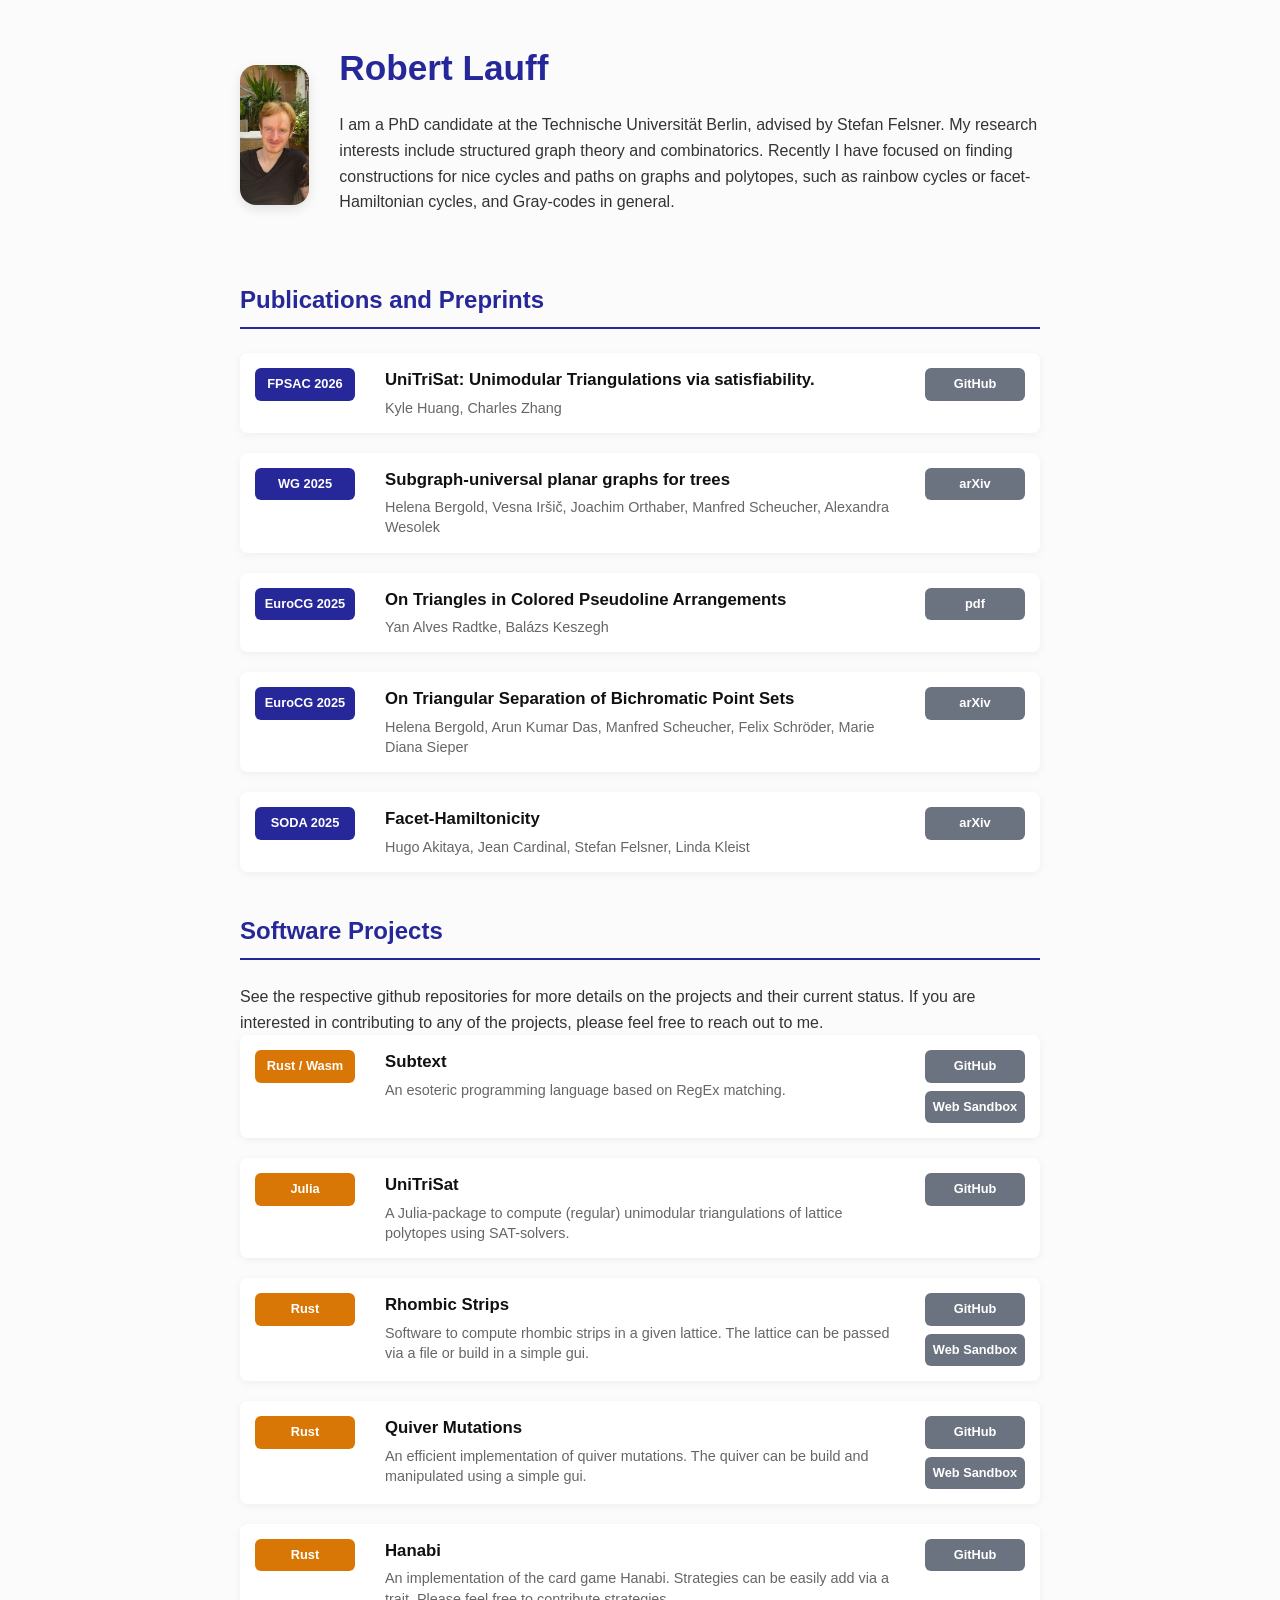
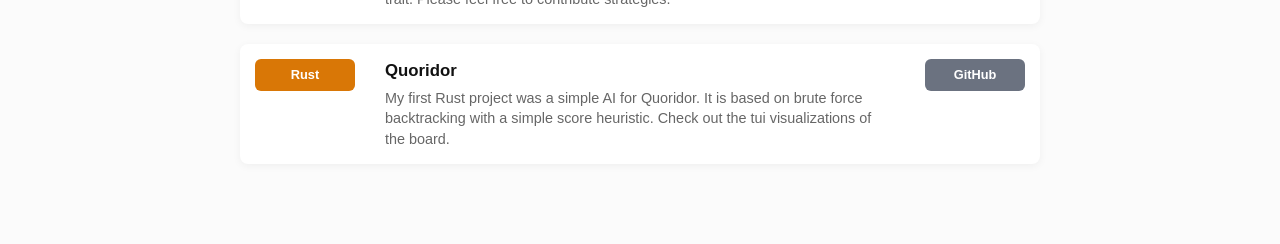
==== index.html @ af288eb9 "fixed submodule quiver mutations" ====
<!DOCTYPE html>
<html lang="en">
<head>
  <meta charset="UTF-8">
  <meta name="viewport" content="width=device-width, initial-scale=1.0">
  <title>Robert Lauff</title>
  <link rel="stylesheet" href="styles.css">
</head>
<body>

  <main class="container">

    <div class="profile">
      <img src="me2.jpg" alt="me">
      <div class="profile-text">
        <h2>Robert Lauff</h2>
        <p>I am a PhD candidate at the Technische Universität Berlin, advised by Stefan Felsner. My research interests include structured graph theory and combinatorics. Recently I have focused on finding constructions for nice cycles and paths on graphs and polytopes, such as rainbow cycles or facet-Hamiltonian cycles, and Gray-codes in general.</p>
      </div>
    </div>

    <section class="publications">
      <h2 class="section-title">Publications and Preprints</h2>

      <div class="pub-entry">
        <div class="label-column">
          <span class="label conf-label">FPSAC 2026</span>
        </div>
        <div class="pub-info">
          <p><strong>UniTriSat: Unimodular Triangulations via satisfiability.</strong></p>
          <p class="authors">Kyle Huang, Charles Zhang</p>
        </div>
        <div class="link-column">
          <a href="https://github.com/krhuang/UniTriSat" target="_blank" class="label link-label">GitHub</a>
        </div>
      </div>

      <div class="pub-entry">
        <div class="label-column">
          <span class="label conf-label">WG 2025</span>
        </div>
        <div class="pub-info">
          <p><strong>Subgraph-universal planar graphs for trees</strong></p>
          <p class="authors">Helena Bergold, Vesna Iršič, Joachim Orthaber, Manfred Scheucher, Alexandra Wesolek</p>
        </div>
        <div class="link-column">
          <a href="https://arxiv.org/abs/2409.01678" target="_blank" class="label link-label">arXiv</a>
        </div>
      </div>

      <div class="pub-entry">
        <div class="label-column">
          <span class="label conf-label">EuroCG 2025</span>
        </div>
        <div class="pub-info">
          <p><strong>On Triangles in Colored Pseudoline Arrangements</strong></p>
          <p class="authors">Yan Alves Radtke, Balázs Keszegh</p>
        </div>
        <div class="link-column">
          <a href="Bicolored_triangles.pdf" target="_blank" class="label link-label">pdf</a>
        </div>
      </div>

      <div class="pub-entry">
        <div class="label-column">
          <span class="label conf-label">EuroCG 2025</span>
        </div>
        <div class="pub-info">
          <p><strong>On Triangular Separation of Bichromatic Point Sets</strong></p>
          <p class="authors">Helena Bergold, Arun Kumar Das, Manfred Scheucher, Felix Schröder, Marie Diana Sieper</p>
        </div>
        <div class="link-column">
          <a href="https://arxiv.org/abs/2503.05178" target="_blank" class="label link-label">arXiv</a>
        </div>
      </div>

      <div class="pub-entry">
        <div class="label-column">
          <span class="label conf-label"><a href="https://epubs.siam.org/doi/10.1137/1.9781611978322.171" target="_blank">SODA 2025</a></span>
        </div>
        <div class="pub-info">
          <p><strong>Facet-Hamiltonicity</strong></p>
          <p class="authors">Hugo Akitaya, Jean Cardinal, Stefan Felsner, Linda Kleist</p>
        </div>
        <div class="link-column">
          <a href="https://arxiv.org/abs/2411.02172" target="_blank" class="label link-label">arXiv</a>
        </div>
      </div>

    </section>

    <section class="publications">
      <h2 class="section-title">Software Projects</h2>
See the respective github repositories for more details on the projects and their current status. If you are interested in contributing to any of the projects, please feel free to reach out to me.
      <div class="pub-entry">
        <div class="label-column">
          <span class="label language-label">Rust / Wasm</span>
        </div>
        <div class="pub-info">
          <p><strong>Subtext</strong></p>
          <p class="authors">An esoteric programming language based on RegEx matching.</p>
        </div>
        <div class="link-column">
          <a href="https://github.com/rlauff/subtext" target="_blank" class="label link-label">GitHub</a>
          <a href="subtext/index.html" target="_blank" class="label link-label">Web Sandbox</a>
        </div>
      </div>

      <div class="pub-entry">
        <div class="label-column">
          <span class="label language-label">Julia</span>
        </div>
        <div class="pub-info">
          <p><strong>UniTriSat</strong></p>
          <p class="authors">A Julia-package to compute (regular) unimodular triangulations of lattice polytopes using SAT-solvers.</p>
        </div>
        <div class="link-column">
          <a href="https://github.com/krhuang/UniTriSat" target="_blank" class="label link-label">GitHub</a>
        </div>
      </div>
      
      <div class="pub-entry">
        <div class="label-column">
          <span class="label language-label">Rust</span>
        </div>
        <div class="pub-info">
          <p><strong>Rhombic Strips</strong></p>
          <p class="authors">Software to compute rhombic strips in a given lattice. The lattice can be passed via a file or build in a simple gui.</p>
        </div>
        <div class="link-column">
          <a href="https://github.com/rlauff/rhombic_strips" target="_blank" class="label link-label">GitHub</a>
          <a href="rhombic_strips/www/index.html" target="_blank" class="label link-label">Web Sandbox</a>
        </div>
      </div>

      <div class="pub-entry">
        <div class="label-column">
          <span class="label language-label">Rust</span>
        </div>
        <div class="pub-info">
          <p><strong>Quiver Mutations</strong></p>
          <p class="authors">An efficient implementation of quiver mutations. The quiver can be build and manipulated using a simple gui.</p>
        </div>
        <div class="link-column">
          <a href="https://github.com/rlauff/quiver_mutations" target="_blank" class="label link-label">GitHub</a>
          <a href="quiver_mutations/index.html" target="_blank" class="label link-label">Web Sandbox</a>
        </div>
      </div>

      <div class="pub-entry">
        <div class="label-column">
          <span class="label language-label">Rust</span>
        </div>
        <div class="pub-info">
          <p><strong>Hanabi</strong></p>
          <p class="authors">An implementation of the card game Hanabi. Strategies can be easily add via a trait. Please feel free to contribute strategies.</p>
        </div>
        <div class="link-column">
          <a href="https://github.com/rlauff/hanabi" target="_blank" class="label link-label">GitHub</a>
        </div>
      </div>

      <div class="pub-entry">
        <div class="label-column">
          <span class="label language-label">Rust</span>
        </div>
        <div class="pub-info">
          <p><strong>Quoridor</strong></p>
          <p class="authors">My first Rust project was a simple AI for Quoridor. It is based on brute force backtracking with a simple score heuristic. Check out the tui visualizations of the board.</p>
        </div>
        <div class="link-column">
          <a href="https://github.com/rlauff/alex" target="_blank" class="label link-label">GitHub</a>
        </div>
      </div>
      
    </section>

  </main>

</body>
</html>
---- styles.css ----
/* Globale Variablen für ein einfaches Farbmanagement */
:root {
  --primary-color: #262899;
  --text-main: #333333;
  --text-muted: #666666;
  --bg-color: #fbfbfb;
  --card-bg: #ffffff;
  
  /* Label-Farben */
  --label-conf: #262899;
  --label-journal: #225522;
  --label-link: #6b7280; /* Modernes Grau */
  --label-lang: #d97706; /* Neues, modernes Bernstein/Orange für Programmiersprachen */
}

body {
  /* Eine moderne Standardschriftart, die auf jedem Gerät gut aussieht */
  font-family: -apple-system, BlinkMacSystemFont, "Segoe UI", Roboto, Helvetica, Arial, sans-serif;
  margin: 0;
  padding: 0;
  line-height: 1.6;
  background: var(--bg-color);
  color: var(--text-main);
}

.container {
  /* max-width macht die Seite auf dem Handy responsiv */
  max-width: 800px; 
  width: 90%;
  margin: 0 auto;
  padding: 40px 0;
}

/* --- Profil Bereich --- */
.profile {
  display: flex;
  align-items: center; /* Zentriert Bild und Text vertikal */
  gap: 30px; /* Modernere Methode für Abstände als margin */
  margin-bottom: 50px;
}

.profile img {
  width: 140px;
  height: 140px;
  object-fit: cover; /* Verhindert, dass dein Bild gestaucht wird */
  border-radius: 16px; /* Etwas weichere Ecken */
  box-shadow: 0 4px 12px rgba(0, 0, 0, 0.1); /* Sanfter, moderner Schatten */
}

.profile-text h2 {
  margin-top: 0;
  margin-bottom: 10px;
  color: var(--primary-color);
  font-size: 2.2em;
}

/* --- Publikationen & Projekte --- */
section {
  margin-bottom: 40px;
}

.section-title {
  border-bottom: 2px solid var(--primary-color);
  padding-bottom: 8px;
  margin-bottom: 24px;
  color: var(--primary-color);
}

.pub-entry {
  display: flex;
  align-items: flex-start;
  gap: 20px;
  margin-bottom: 20px;
  padding: 15px;
  background-color: var(--card-bg);
  border-radius: 8px;
  box-shadow: 0 2px 8px rgba(0, 0, 0, 0.05); /* Karteikarten-Look */
  transition: transform 0.2s ease, box-shadow 0.2s ease;
}

/* Leichter Hover-Effekt für Modernität */
.pub-entry:hover {
  transform: translateY(-2px);
  box-shadow: 0 4px 12px rgba(0, 0, 0, 0.08);
}

/* --- Spalten Layout --- */
.label-column {
  flex: 0 0 110px; /* Feste Breite für die linke Spalte */
  display: flex;
  flex-direction: column;
  gap: 8px;
}

.pub-info {
  flex: 1; /* Nimmt den restlichen Platz in der Mitte ein */
}

.link-column {
  flex: 0 0 110px; /* Feste Breite für die rechte Spalte */
  display: flex;
  flex-direction: column; /* Stapelt die Boxen auf dem Desktop übereinander */
  align-items: flex-end; /* Richtet sie auf dem Desktop rechtsbündig aus */
  gap: 8px;
}

/* --- Labels (Basis-Klasse für alle bunten Boxen) --- */
.label {
  display: inline-block;
  width: 100px;
  text-align: center;
  color: #fff;
  font-weight: 600;
  border-radius: 6px;
  font-size: 0.8em;
  padding: 6px 0;
  box-sizing: border-box;
  text-decoration: none;
}

/* Spezifische Label-Farben */
.conf-label { background-color: var(--label-conf); }
.journal-label { background-color: var(--label-journal); }
.language-label { background-color: var(--label-lang); }
.link-label { background-color: var(--label-link); }

/* Verhindert, dass Hover-Effekte auf Links das Design zerstören */
.label:hover {
  opacity: 0.9;
}

/* Links innerhalb von Labels sollen immer weiß sein (normale Links im Text bleiben Standard) */
.label a {
  color: #fff;
  text-decoration: none;
}

/* --- Typografie innerhalb der Einträge --- */
.pub-info p {
  margin: 0;
  line-height: 1.4;
}

.pub-info strong {
  font-weight: 600;
  color: #111;
  font-size: 1.05em;
}

.authors {
  font-size: 0.9em;
  color: var(--text-muted);
  margin-top: 6px !important;
}

/* --- Mobile Responsiveness (Anpassung für kleine Bildschirme) --- */
@media (max-width: 650px) {
  .profile {
    flex-direction: column;
    text-align: center;
  }
  
  .pub-entry {
    flex-direction: column; /* Stellt Label, Text und Links untereinander */
    gap: 12px;
  }

  .label-column, .link-column {
    flex: auto;
    width: 100%;
    align-items: flex-start; /* Alles linksbündig auf dem Handy */
  }

  .link-column {
    flex-direction: row; /* WICHTIG: Setzt die Links auf dem Handy nebeneinander! */
    flex-wrap: wrap;
  }

  .label {
    width: auto; /* Die Buttons passen sich der Textlänge an */
    padding: 6px 12px;
  }
}
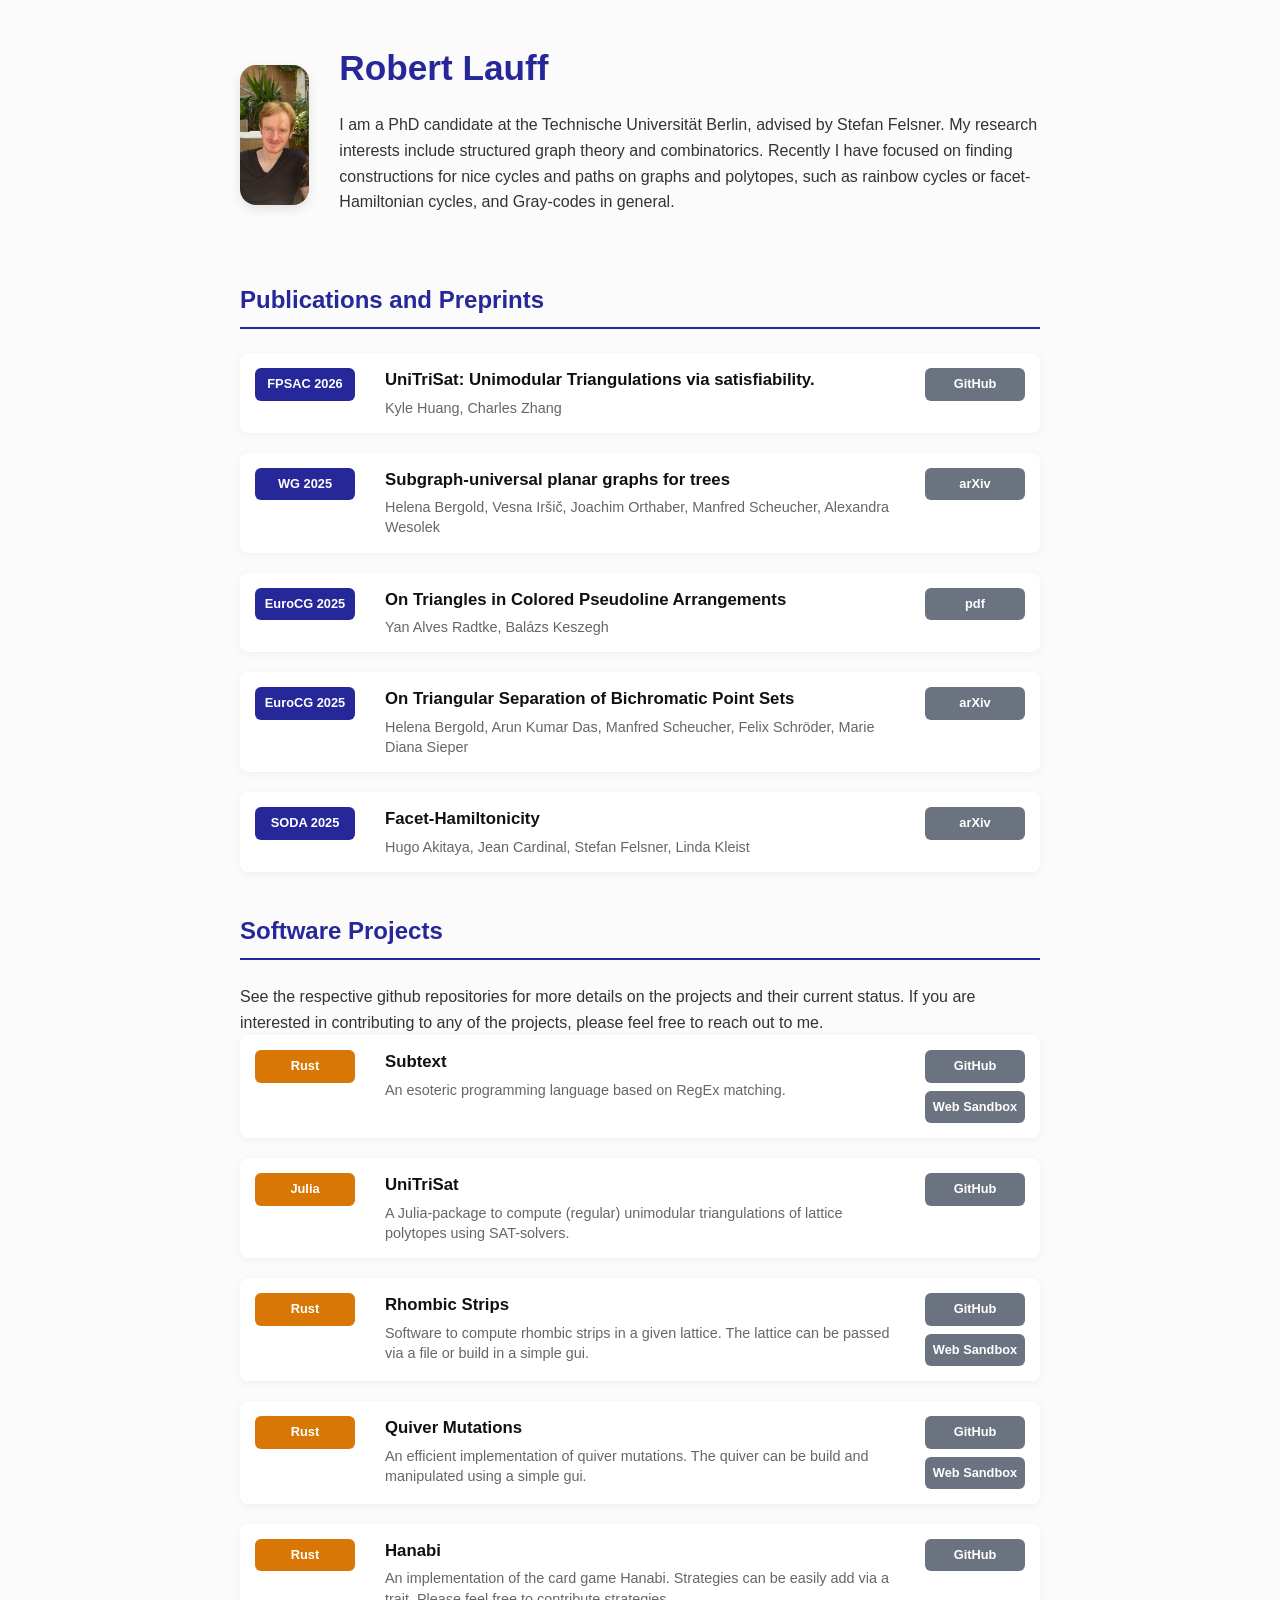
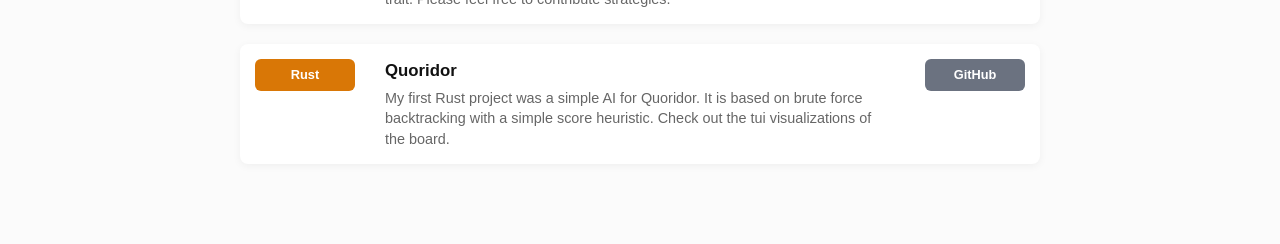
==== commit 4376d240: "delete mention of wasm in subtext project as its not really a language" ====
--- a/index.html
+++ b/index.html
@@ -93,7 +93,7 @@
 See the respective github repositories for more details on the projects and their current status. If you are interested in contributing to any of the projects, please feel free to reach out to me.
       <div class="pub-entry">
         <div class="label-column">
-          <span class="label language-label">Rust / Wasm</span>
+          <span class="label language-label">Rust</span>
         </div>
         <div class="pub-info">
           <p><strong>Subtext</strong></p>
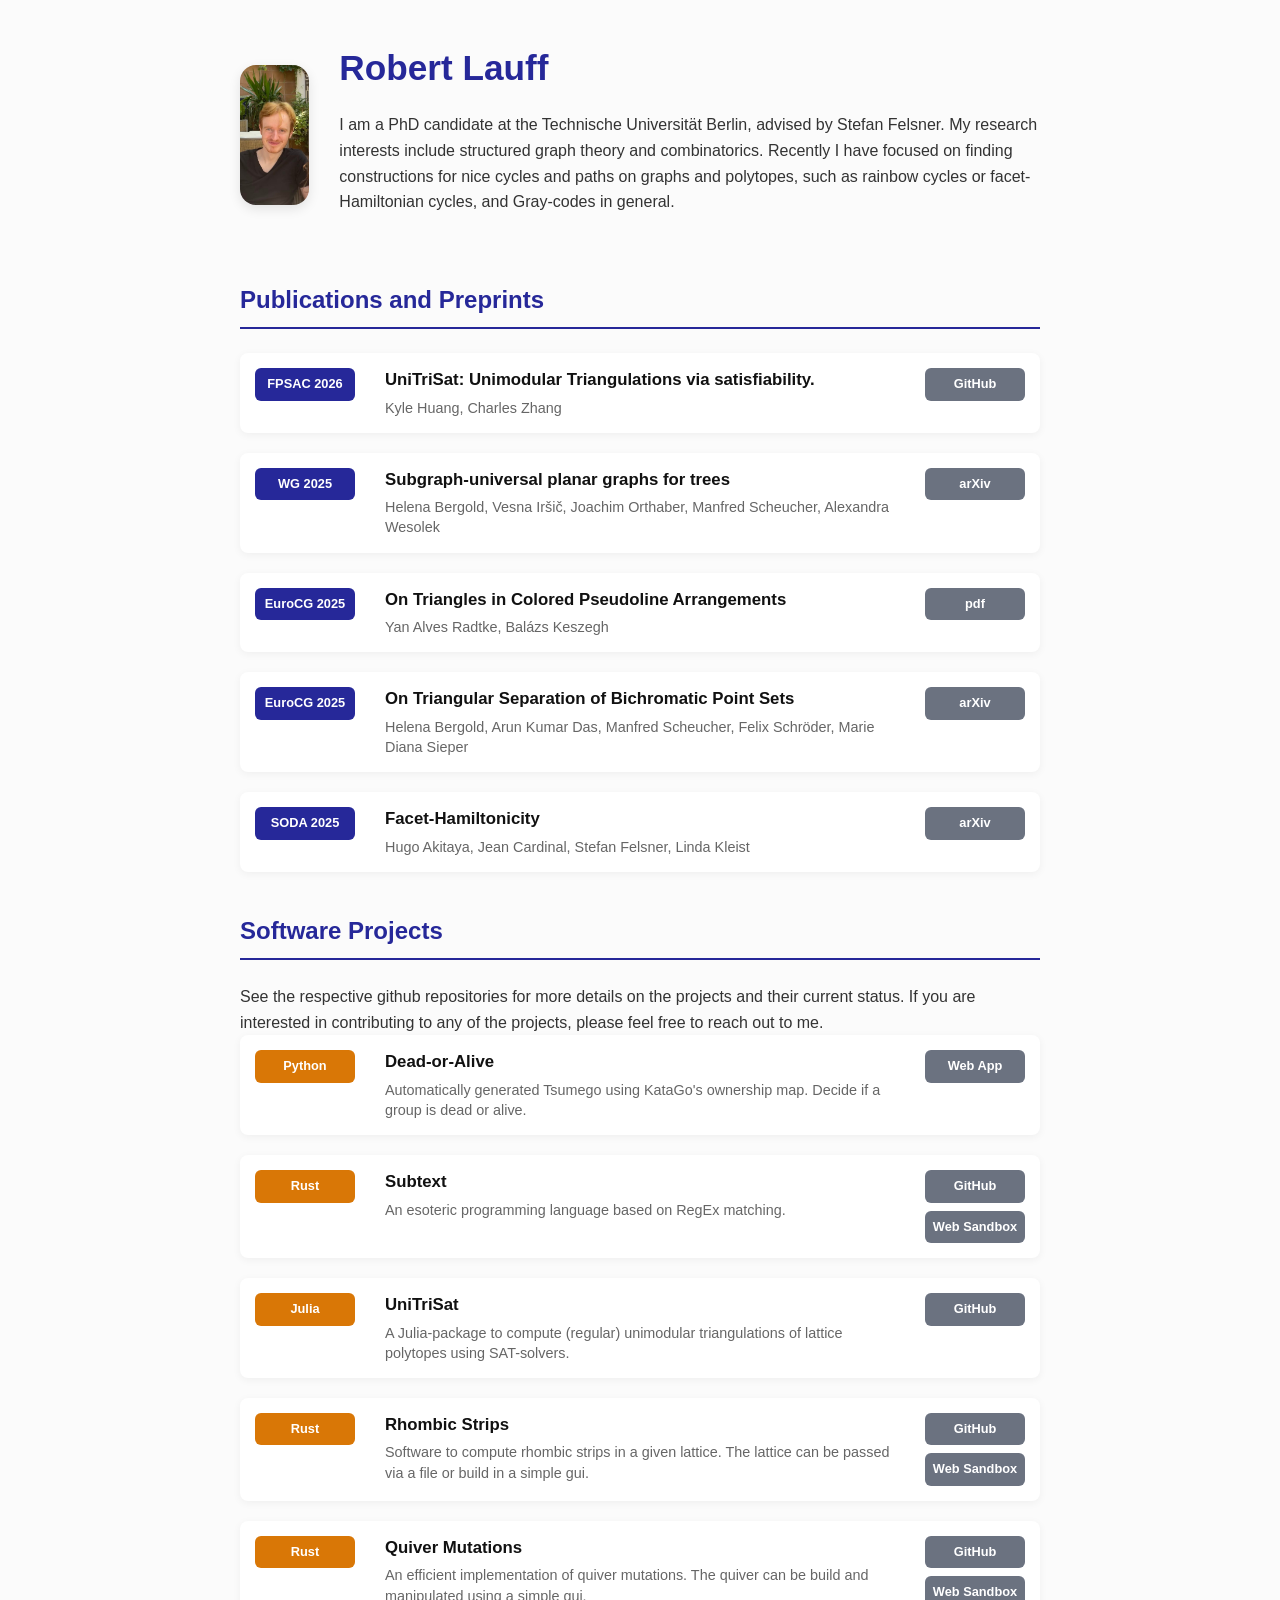
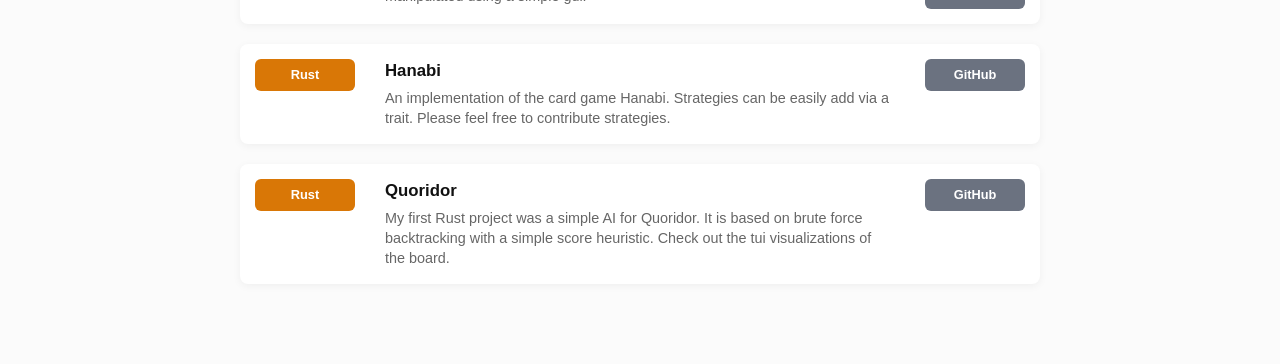
==== commit 9a1b23aa: "changed update" ====
--- a/index.html
+++ b/index.html
@@ -93,6 +93,19 @@
 See the respective github repositories for more details on the projects and their current status. If you are interested in contributing to any of the projects, please feel free to reach out to me.
       <div class="pub-entry">
         <div class="label-column">
+          <span class="label language-label">Python</span>
+        </div>
+        <div class="pub-info">
+          <p><strong>Dead-or-Alive</strong></p>
+          <p class="authors">Automatically generated Tsumego using KataGo's ownership map. Decide if a group is dead or alive.</p>
+        </div>
+        <div class="link-column">
+          <a href="dead-or-alive/web/index.html" target="_blank" class="label link-label">Web App</a>
+        </div>
+      </div>
+
+      <div class="pub-entry">
+        <div class="label-column">
           <span class="label language-label">Rust</span>
         </div>
         <div class="pub-info">
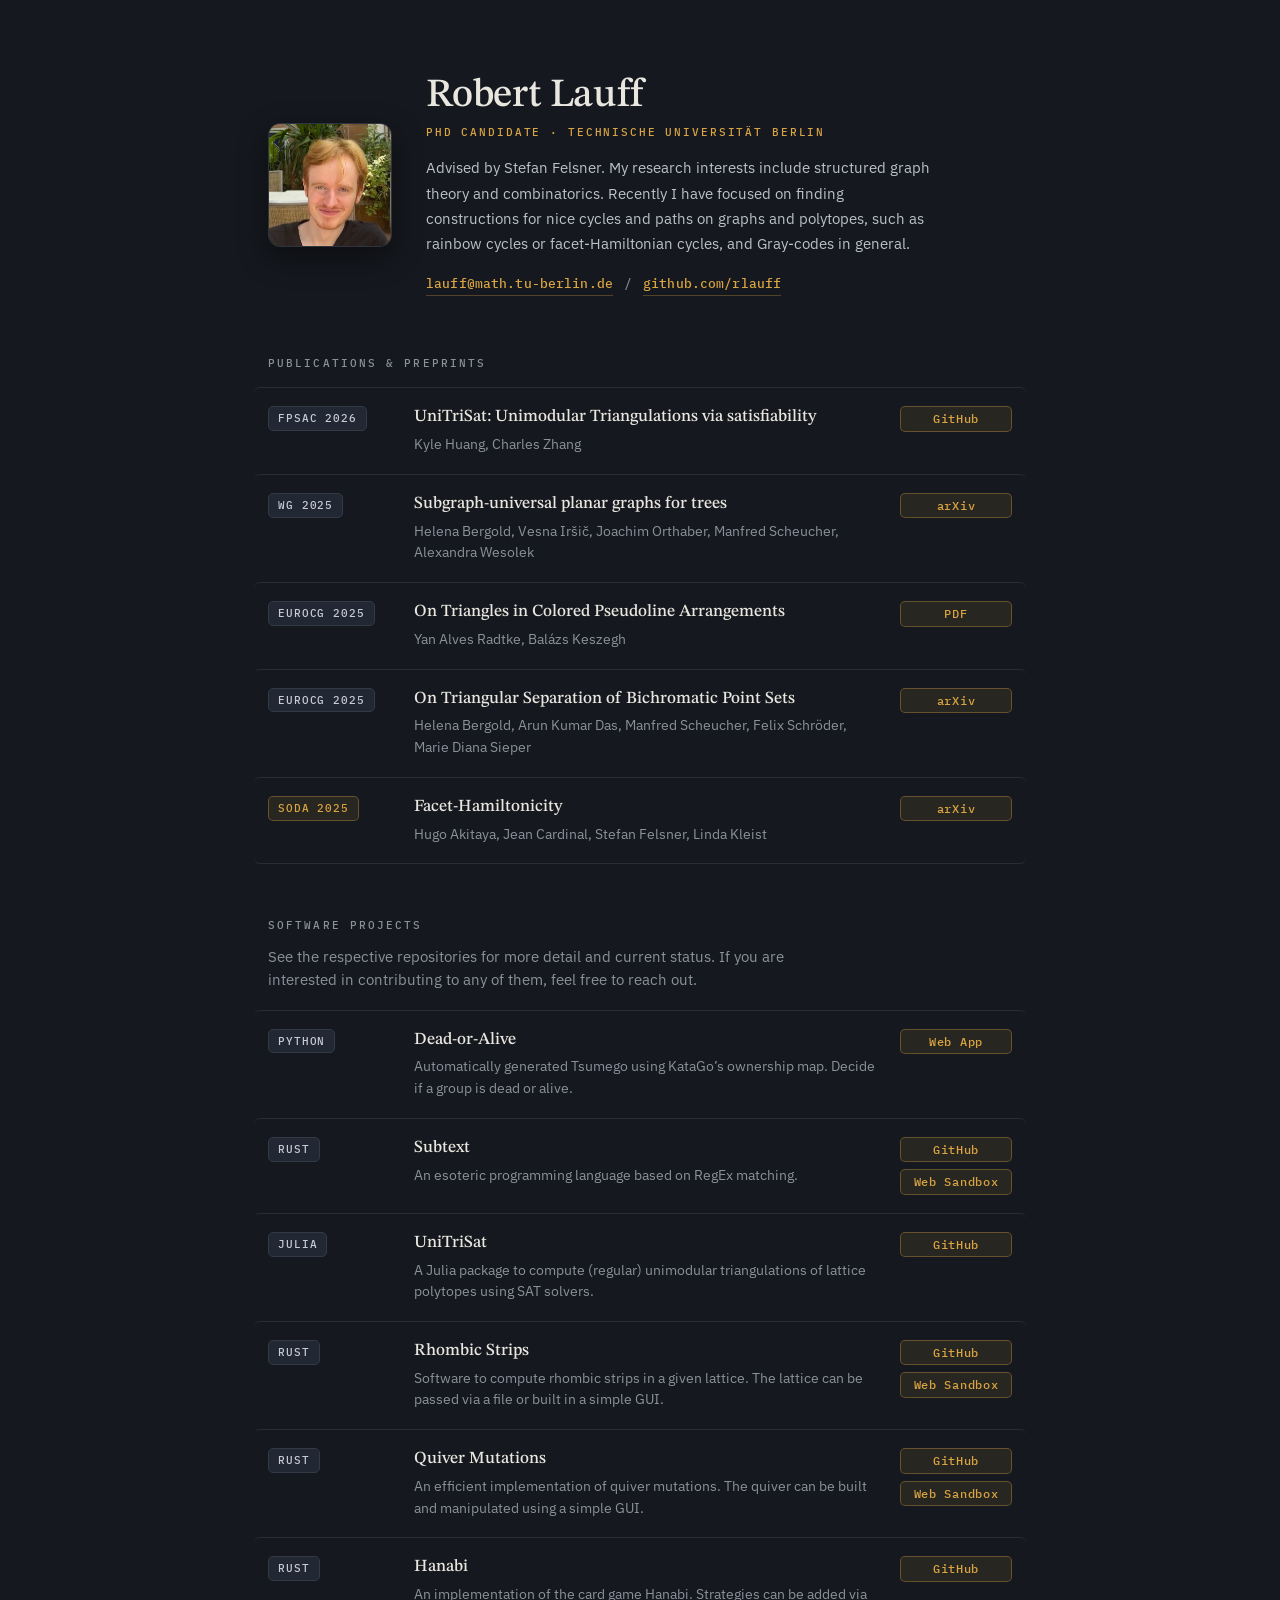
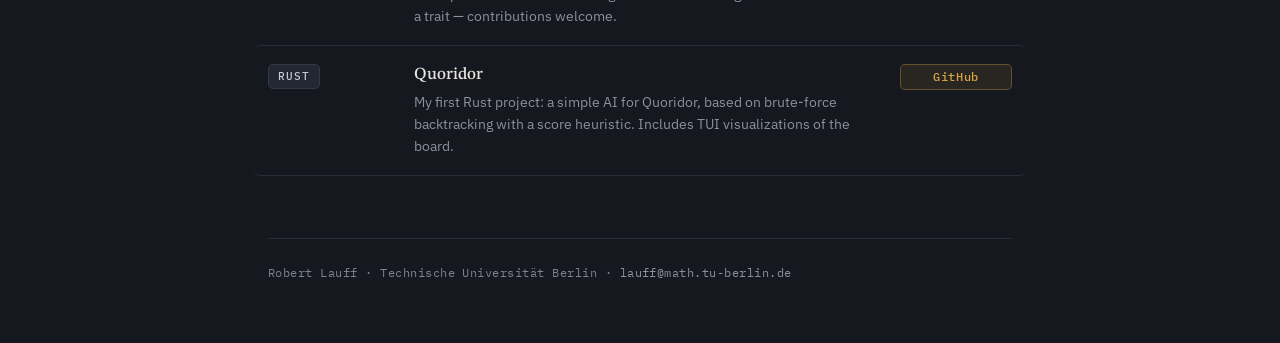
==== commit dc1f925e: "redesign landing page Co-Authored-By: Claude Opus 5 <noreply@anthropic.com>" ====
--- a/index.html
+++ b/index.html
@@ -1,194 +1,193 @@
 <!DOCTYPE html>
 <html lang="en">
 <head>
-  <meta charset="UTF-8">
-  <meta name="viewport" content="width=device-width, initial-scale=1.0">
-  <title>Robert Lauff</title>
-  <link rel="stylesheet" href="styles.css">
+<meta charset="UTF-8">
+<meta name="viewport" content="width=device-width, initial-scale=1">
+<title>Robert Lauff</title>
+<meta name="description" content="Robert Lauff — PhD candidate in discrete mathematics at Technische Universität Berlin. Publications, preprints and software projects.">
+<link rel="preconnect" href="https://fonts.googleapis.com">
+<link rel="preconnect" href="https://fonts.gstatic.com" crossorigin>
+<link href="https://fonts.googleapis.com/css2?family=STIX+Two+Text:ital,wght@0,400;0,500;0,600;1,400&family=IBM+Plex+Sans:wght@400;500;600&family=IBM+Plex+Mono:wght@400;500&display=swap" rel="stylesheet">
+<link rel="stylesheet" href="styles.css">
 </head>
 <body>
 
-  <main class="container">
+<header class="hero wrap">
+  <img class="avatar" src="me2.jpg" alt="Robert Lauff">
+  <div class="intro">
+    <h1>Robert Lauff</h1>
+    <p class="role">PhD candidate &middot; Technische Universit&auml;t Berlin</p>
+    <p class="bio">Advised by Stefan Felsner. My research interests include structured graph
+      theory and combinatorics. Recently I have focused on finding constructions for nice cycles
+      and paths on graphs and polytopes, such as rainbow cycles or facet-Hamiltonian cycles, and
+      Gray-codes in general.</p>
+    <p class="contact">
+      <a href="mailto:lauff@math.tu-berlin.de">lauff@math.tu-berlin.de</a>
+      <span class="sep">/</span>
+      <a href="https://github.com/rlauff" target="_blank" rel="noopener">github.com/rlauff</a>
+    </p>
+  </div>
+</header>
 
-    <div class="profile">
-      <img src="me2.jpg" alt="me">
-      <div class="profile-text">
-        <h2>Robert Lauff</h2>
-        <p>I am a PhD candidate at the Technische Universität Berlin, advised by Stefan Felsner. My research interests include structured graph theory and combinatorics. Recently I have focused on finding constructions for nice cycles and paths on graphs and polytopes, such as rainbow cycles or facet-Hamiltonian cycles, and Gray-codes in general.</p>
-      </div>
-    </div>
+<main class="wrap">
 
-    <section class="publications">
-      <h2 class="section-title">Publications and Preprints</h2>
+  <section class="sec" id="publications">
+    <h2 class="sec-title">Publications &amp; Preprints</h2>
+    <ol class="entries">
 
-      <div class="pub-entry">
-        <div class="label-column">
-          <span class="label conf-label">FPSAC 2026</span>
+      <li class="entry">
+        <span class="tag">FPSAC 2026</span>
+        <div class="detail">
+          <h3 class="title">UniTriSat: Unimodular Triangulations via satisfiability</h3>
+          <p class="meta">Kyle Huang, Charles Zhang</p>
         </div>
-        <div class="pub-info">
-          <p><strong>UniTriSat: Unimodular Triangulations via satisfiability.</strong></p>
-          <p class="authors">Kyle Huang, Charles Zhang</p>
+        <div class="links">
+          <a class="link" href="https://github.com/krhuang/UniTriSat" target="_blank" rel="noopener">GitHub</a>
         </div>
-        <div class="link-column">
-          <a href="https://github.com/krhuang/UniTriSat" target="_blank" class="label link-label">GitHub</a>
+      </li>
+
+      <li class="entry">
+        <span class="tag">WG 2025</span>
+        <div class="detail">
+          <h3 class="title">Subgraph-universal planar graphs for trees</h3>
+          <p class="meta">Helena Bergold, Vesna Ir&scaron;i&ccaron;, Joachim Orthaber, Manfred Scheucher, Alexandra Wesolek</p>
         </div>
-      </div>
+        <div class="links">
+          <a class="link" href="https://arxiv.org/abs/2409.01678" target="_blank" rel="noopener">arXiv</a>
+        </div>
+      </li>
 
-      <div class="pub-entry">
-        <div class="label-column">
-          <span class="label conf-label">WG 2025</span>
+      <li class="entry">
+        <span class="tag">EuroCG 2025</span>
+        <div class="detail">
+          <h3 class="title">On Triangles in Colored Pseudoline Arrangements</h3>
+          <p class="meta">Yan Alves Radtke, Bal&aacute;zs Keszegh</p>
         </div>
-        <div class="pub-info">
-          <p><strong>Subgraph-universal planar graphs for trees</strong></p>
-          <p class="authors">Helena Bergold, Vesna Iršič, Joachim Orthaber, Manfred Scheucher, Alexandra Wesolek</p>
+        <div class="links">
+          <a class="link" href="Bicolored_triangles.pdf" target="_blank" rel="noopener">PDF</a>
         </div>
-        <div class="link-column">
-          <a href="https://arxiv.org/abs/2409.01678" target="_blank" class="label link-label">arXiv</a>
+      </li>
+
+      <li class="entry">
+        <span class="tag">EuroCG 2025</span>
+        <div class="detail">
+          <h3 class="title">On Triangular Separation of Bichromatic Point Sets</h3>
+          <p class="meta">Helena Bergold, Arun Kumar Das, Manfred Scheucher, Felix Schr&ouml;der, Marie Diana Sieper</p>
         </div>
-      </div>
+        <div class="links">
+          <a class="link" href="https://arxiv.org/abs/2503.05178" target="_blank" rel="noopener">arXiv</a>
+        </div>
+      </li>
 
-      <div class="pub-entry">
-        <div class="label-column">
-          <span class="label conf-label">EuroCG 2025</span>
+      <li class="entry">
+        <a class="tag tag-link" href="https://epubs.siam.org/doi/10.1137/1.9781611978322.171" target="_blank" rel="noopener">SODA 2025</a>
+        <div class="detail">
+          <h3 class="title">Facet-Hamiltonicity</h3>
+          <p class="meta">Hugo Akitaya, Jean Cardinal, Stefan Felsner, Linda Kleist</p>
         </div>
-        <div class="pub-info">
-          <p><strong>On Triangles in Colored Pseudoline Arrangements</strong></p>
-          <p class="authors">Yan Alves Radtke, Balázs Keszegh</p>
+        <div class="links">
+          <a class="link" href="https://arxiv.org/abs/2411.02172" target="_blank" rel="noopener">arXiv</a>
         </div>
-        <div class="link-column">
-          <a href="Bicolored_triangles.pdf" target="_blank" class="label link-label">pdf</a>
+      </li>
+
+    </ol>
+  </section>
+
+  <section class="sec" id="software">
+    <h2 class="sec-title">Software Projects</h2>
+    <p class="lede">See the respective repositories for more detail and current status. If you are
+      interested in contributing to any of them, feel free to reach out.</p>
+    <ol class="entries">
+
+      <li class="entry">
+        <span class="tag">Python</span>
+        <div class="detail">
+          <h3 class="title">Dead-or-Alive</h3>
+          <p class="meta">Automatically generated Tsumego using KataGo&rsquo;s ownership map. Decide if a group is dead or alive.</p>
         </div>
-      </div>
+        <div class="links">
+          <a class="link" href="dead-or-alive/web/index.html" target="_blank" rel="noopener">Web App</a>
+        </div>
+      </li>
 
-      <div class="pub-entry">
-        <div class="label-column">
-          <span class="label conf-label">EuroCG 2025</span>
+      <li class="entry">
+        <span class="tag">Rust</span>
+        <div class="detail">
+          <h3 class="title">Subtext</h3>
+          <p class="meta">An esoteric programming language based on RegEx matching.</p>
         </div>
-        <div class="pub-info">
-          <p><strong>On Triangular Separation of Bichromatic Point Sets</strong></p>
-          <p class="authors">Helena Bergold, Arun Kumar Das, Manfred Scheucher, Felix Schröder, Marie Diana Sieper</p>
+        <div class="links">
+          <a class="link" href="https://github.com/rlauff/subtext" target="_blank" rel="noopener">GitHub</a>
+          <a class="link" href="subtext/index.html" target="_blank" rel="noopener">Web Sandbox</a>
         </div>
-        <div class="link-column">
-          <a href="https://arxiv.org/abs/2503.05178" target="_blank" class="label link-label">arXiv</a>
+      </li>
+
+      <li class="entry">
+        <span class="tag">Julia</span>
+        <div class="detail">
+          <h3 class="title">UniTriSat</h3>
+          <p class="meta">A Julia package to compute (regular) unimodular triangulations of lattice polytopes using SAT solvers.</p>
         </div>
-      </div>
+        <div class="links">
+          <a class="link" href="https://github.com/krhuang/UniTriSat" target="_blank" rel="noopener">GitHub</a>
+        </div>
+      </li>
 
-      <div class="pub-entry">
-        <div class="label-column">
-          <span class="label conf-label"><a href="https://epubs.siam.org/doi/10.1137/1.9781611978322.171" target="_blank">SODA 2025</a></span>
+      <li class="entry">
+        <span class="tag">Rust</span>
+        <div class="detail">
+          <h3 class="title">Rhombic Strips</h3>
+          <p class="meta">Software to compute rhombic strips in a given lattice. The lattice can be passed via a file or built in a simple GUI.</p>
         </div>
-        <div class="pub-info">
-          <p><strong>Facet-Hamiltonicity</strong></p>
-          <p class="authors">Hugo Akitaya, Jean Cardinal, Stefan Felsner, Linda Kleist</p>
+        <div class="links">
+          <a class="link" href="https://github.com/rlauff/rhombic_strips" target="_blank" rel="noopener">GitHub</a>
+          <a class="link" href="rhombic_strips/www/index.html" target="_blank" rel="noopener">Web Sandbox</a>
         </div>
-        <div class="link-column">
-          <a href="https://arxiv.org/abs/2411.02172" target="_blank" class="label link-label">arXiv</a>
+      </li>
+
+      <li class="entry">
+        <span class="tag">Rust</span>
+        <div class="detail">
+          <h3 class="title">Quiver Mutations</h3>
+          <p class="meta">An efficient implementation of quiver mutations. The quiver can be built and manipulated using a simple GUI.</p>
         </div>
-      </div>
+        <div class="links">
+          <a class="link" href="https://github.com/rlauff/quiver_mutations" target="_blank" rel="noopener">GitHub</a>
+          <a class="link" href="quiver_mutations/index.html" target="_blank" rel="noopener">Web Sandbox</a>
+        </div>
+      </li>
 
-    </section>
+      <li class="entry">
+        <span class="tag">Rust</span>
+        <div class="detail">
+          <h3 class="title">Hanabi</h3>
+          <p class="meta">An implementation of the card game Hanabi. Strategies can be added via a trait &mdash; contributions welcome.</p>
+        </div>
+        <div class="links">
+          <a class="link" href="https://github.com/rlauff/hanabi" target="_blank" rel="noopener">GitHub</a>
+        </div>
+      </li>
 
-    <section class="publications">
-      <h2 class="section-title">Software Projects</h2>
-See the respective github repositories for more details on the projects and their current status. If you are interested in contributing to any of the projects, please feel free to reach out to me.
-      <div class="pub-entry">
-        <div class="label-column">
-          <span class="label language-label">Python</span>
+      <li class="entry">
+        <span class="tag">Rust</span>
+        <div class="detail">
+          <h3 class="title">Quoridor</h3>
+          <p class="meta">My first Rust project: a simple AI for Quoridor, based on brute-force backtracking with a score heuristic. Includes TUI visualizations of the board.</p>
         </div>
-        <div class="pub-info">
-          <p><strong>Dead-or-Alive</strong></p>
-          <p class="authors">Automatically generated Tsumego using KataGo's ownership map. Decide if a group is dead or alive.</p>
+        <div class="links">
+          <a class="link" href="https://github.com/rlauff/alex" target="_blank" rel="noopener">GitHub</a>
         </div>
-        <div class="link-column">
-          <a href="dead-or-alive/web/index.html" target="_blank" class="label link-label">Web App</a>
-        </div>
-      </div>
+      </li>
 
-      <div class="pub-entry">
-        <div class="label-column">
-          <span class="label language-label">Rust</span>
-        </div>
-        <div class="pub-info">
-          <p><strong>Subtext</strong></p>
-          <p class="authors">An esoteric programming language based on RegEx matching.</p>
-        </div>
-        <div class="link-column">
-          <a href="https://github.com/rlauff/subtext" target="_blank" class="label link-label">GitHub</a>
-          <a href="subtext/index.html" target="_blank" class="label link-label">Web Sandbox</a>
-        </div>
-      </div>
+    </ol>
+  </section>
 
-      <div class="pub-entry">
-        <div class="label-column">
-          <span class="label language-label">Julia</span>
-        </div>
-        <div class="pub-info">
-          <p><strong>UniTriSat</strong></p>
-          <p class="authors">A Julia-package to compute (regular) unimodular triangulations of lattice polytopes using SAT-solvers.</p>
-        </div>
-        <div class="link-column">
-          <a href="https://github.com/krhuang/UniTriSat" target="_blank" class="label link-label">GitHub</a>
-        </div>
-      </div>
-      
-      <div class="pub-entry">
-        <div class="label-column">
-          <span class="label language-label">Rust</span>
-        </div>
-        <div class="pub-info">
-          <p><strong>Rhombic Strips</strong></p>
-          <p class="authors">Software to compute rhombic strips in a given lattice. The lattice can be passed via a file or build in a simple gui.</p>
-        </div>
-        <div class="link-column">
-          <a href="https://github.com/rlauff/rhombic_strips" target="_blank" class="label link-label">GitHub</a>
-          <a href="rhombic_strips/www/index.html" target="_blank" class="label link-label">Web Sandbox</a>
-        </div>
-      </div>
+</main>
 
-      <div class="pub-entry">
-        <div class="label-column">
-          <span class="label language-label">Rust</span>
-        </div>
-        <div class="pub-info">
-          <p><strong>Quiver Mutations</strong></p>
-          <p class="authors">An efficient implementation of quiver mutations. The quiver can be build and manipulated using a simple gui.</p>
-        </div>
-        <div class="link-column">
-          <a href="https://github.com/rlauff/quiver_mutations" target="_blank" class="label link-label">GitHub</a>
-          <a href="quiver_mutations/index.html" target="_blank" class="label link-label">Web Sandbox</a>
-        </div>
-      </div>
-
-      <div class="pub-entry">
-        <div class="label-column">
-          <span class="label language-label">Rust</span>
-        </div>
-        <div class="pub-info">
-          <p><strong>Hanabi</strong></p>
-          <p class="authors">An implementation of the card game Hanabi. Strategies can be easily add via a trait. Please feel free to contribute strategies.</p>
-        </div>
-        <div class="link-column">
-          <a href="https://github.com/rlauff/hanabi" target="_blank" class="label link-label">GitHub</a>
-        </div>
-      </div>
-
-      <div class="pub-entry">
-        <div class="label-column">
-          <span class="label language-label">Rust</span>
-        </div>
-        <div class="pub-info">
-          <p><strong>Quoridor</strong></p>
-          <p class="authors">My first Rust project was a simple AI for Quoridor. It is based on brute force backtracking with a simple score heuristic. Check out the tui visualizations of the board.</p>
-        </div>
-        <div class="link-column">
-          <a href="https://github.com/rlauff/alex" target="_blank" class="label link-label">GitHub</a>
-        </div>
-      </div>
-      
-    </section>
-
-  </main>
+<footer class="wrap">
+  <p>Robert Lauff &middot; Technische Universit&auml;t Berlin &middot;
+     <a href="mailto:lauff@math.tu-berlin.de">lauff@math.tu-berlin.de</a></p>
+</footer>
 
 </body>
-</html> 
-
+</html>
--- a/styles.css
+++ b/styles.css
@@ -1,183 +1,305 @@
-/* Globale Variablen für ein einfaches Farbmanagement */
+/* Robert Lauff — personal site.
+   Palette and typography follow the house style already used by the
+   sub-projects (subtext, quiver_mutations, dead-or-alive): a graphite ink
+   surface, hairline rules, and a single amber accent that means "link". */
+
 :root {
-  --primary-color: #262899;
-  --text-main: #333333;
-  --text-muted: #666666;
-  --bg-color: #fbfbfb;
-  --card-bg: #ffffff;
-  
-  /* Label-Farben */
-  --label-conf: #262899;
-  --label-journal: #225522;
-  --label-link: #6b7280; /* Modernes Grau */
-  --label-lang: #d97706; /* Neues, modernes Bernstein/Orange für Programmiersprachen */
-}
+  --bg:     #15181e;
+  --panel:  #1b1f27;
+  --line:   #272c35;
+  --line-2: #313742;
+  --hover:  #1b1f27;
+
+  --head:   #e8e6df;
+  --text:   #d3d7dd;
+  --body:   #bcc1c9;
+  --muted:  #8b919c;
+  --faint:  #7d838e;
+
+  --accent: #d9a441;
+  --accent-soft: rgba(217, 164, 65, .30);
+  --accent-fill: rgba(217, 164, 65, .10);
+  --accent-fill-hi: rgba(217, 164, 65, .18);
+  --accent-edge: rgba(217, 164, 65, .34);
+  --accent-edge-hi: rgba(217, 164, 65, .62);
+
+  --chip:      #212733;
+  --chip-line: #333a46;
+  --chip-text: #c6ccd5;
+
+  --sans:  "IBM Plex Sans", system-ui, -apple-system, "Segoe UI", sans-serif;
+  --serif: "STIX Two Text", Charter, Cambria, Georgia, serif;
+  --mono:  "IBM Plex Mono", ui-monospace, "SF Mono", Menlo, monospace;
+}
+
+*, *::before, *::after { box-sizing: border-box; }
+
+html { -webkit-text-size-adjust: 100%; }
 
 body {
-  /* Eine moderne Standardschriftart, die auf jedem Gerät gut aussieht */
-  font-family: -apple-system, BlinkMacSystemFont, "Segoe UI", Roboto, Helvetica, Arial, sans-serif;
-  margin: 0;
+  margin: 0;
+  background: var(--bg);
+  color: var(--text);
+  font: 400 16px/1.65 var(--sans);
+  -webkit-font-smoothing: antialiased;
+  text-rendering: optimizeLegibility;
+}
+
+a { color: inherit; }
+
+::selection { background: var(--accent); color: var(--bg); }
+
+:focus-visible {
+  outline: 2px solid var(--accent);
+  outline-offset: 3px;
+  border-radius: 2px;
+}
+
+/* Side padding only — main and footer set their own vertical padding, and a
+   `padding` shorthand here would out-specify them. */
+.wrap {
+  max-width: 800px;
+  margin: 0 auto;
+  padding-left: 28px;
+  padding-right: 28px;
+}
+
+/* ---------------------------------------------------------------- masthead */
+
+.hero {
+  display: flex;
+  align-items: center;
+  gap: 34px;
+  padding-top: 74px;
+  padding-bottom: 58px;
+}
+
+.avatar {
+  flex: 0 0 auto;
+  width: 124px;
+  height: 124px;
+  object-fit: cover;
+  object-position: 50% 40%;   /* keeps the face centred in the square crop */
+  border-radius: 12px;
+  border: 1px solid #2e343e;
+  box-shadow: 0 10px 30px rgba(0, 0, 0, .45);
+}
+
+.intro h1 {
+  margin: 0;
+  font: 500 40px/1.1 var(--serif);
+  letter-spacing: -.005em;
+  color: var(--head);
+}
+
+.role {
+  margin: 7px 0 0;
+  font: 500 11px/1.4 var(--mono);
+  letter-spacing: .17em;
+  text-transform: uppercase;
+  color: var(--accent);
+}
+
+.bio {
+  margin: 15px 0 0;
+  max-width: 56ch;
+  font-size: 15px;
+  line-height: 1.68;
+  color: var(--body);
+}
+
+.contact {
+  display: flex;
+  flex-wrap: wrap;
+  align-items: baseline;
+  gap: 0 11px;
+  margin: 17px 0 0;
+  font: 500 12.5px/1.7 var(--mono);
+  letter-spacing: .01em;
+}
+
+.contact a {
+  color: var(--accent);
+  text-decoration: none;
+  border-bottom: 1px solid var(--accent-soft);
+  padding-bottom: 1px;
+}
+
+.contact a:hover { border-bottom-color: currentColor; }
+
+.contact .sep { color: var(--faint); }
+
+/* ---------------------------------------------------------------- sections */
+
+main { padding-top: 4px; }
+
+.sec { margin-bottom: 56px; }
+
+.sec-title {
+  margin: 0;
+  font: 500 11px/1 var(--mono);
+  letter-spacing: .19em;
+  text-transform: uppercase;
+  color: var(--muted);
+}
+
+.lede {
+  margin: 14px 0 0;
+  max-width: 62ch;
+  font-size: 14.5px;
+  line-height: 1.6;
+  color: var(--muted);
+}
+
+.entries {
+  list-style: none;
+  margin: 18px 0 0;
   padding: 0;
-  line-height: 1.6;
-  background: var(--bg-color);
-  color: var(--text-main);
-}
-
-.container {
-  /* max-width macht die Seite auf dem Handy responsiv */
-  max-width: 800px; 
-  width: 90%;
-  margin: 0 auto;
-  padding: 40px 0;
-}
-
-/* --- Profil Bereich --- */
-.profile {
-  display: flex;
-  align-items: center; /* Zentriert Bild und Text vertikal */
-  gap: 30px; /* Modernere Methode für Abstände als margin */
-  margin-bottom: 50px;
-}
-
-.profile img {
-  width: 140px;
-  height: 140px;
-  object-fit: cover; /* Verhindert, dass dein Bild gestaucht wird */
-  border-radius: 16px; /* Etwas weichere Ecken */
-  box-shadow: 0 4px 12px rgba(0, 0, 0, 0.1); /* Sanfter, moderner Schatten */
-}
-
-.profile-text h2 {
-  margin-top: 0;
-  margin-bottom: 10px;
-  color: var(--primary-color);
-  font-size: 2.2em;
-}
-
-/* --- Publikationen & Projekte --- */
-section {
-  margin-bottom: 40px;
-}
-
-.section-title {
-  border-bottom: 2px solid var(--primary-color);
-  padding-bottom: 8px;
-  margin-bottom: 24px;
-  color: var(--primary-color);
-}
-
-.pub-entry {
-  display: flex;
-  align-items: flex-start;
-  gap: 20px;
-  margin-bottom: 20px;
-  padding: 15px;
-  background-color: var(--card-bg);
-  border-radius: 8px;
-  box-shadow: 0 2px 8px rgba(0, 0, 0, 0.05); /* Karteikarten-Look */
-  transition: transform 0.2s ease, box-shadow 0.2s ease;
-}
-
-/* Leichter Hover-Effekt für Modernität */
-.pub-entry:hover {
-  transform: translateY(-2px);
-  box-shadow: 0 4px 12px rgba(0, 0, 0, 0.08);
-}
-
-/* --- Spalten Layout --- */
-.label-column {
-  flex: 0 0 110px; /* Feste Breite für die linke Spalte */
+}
+
+/* venue/language rail · title and authors · links */
+.entry {
+  display: grid;
+  grid-template-columns: 122px minmax(0, 1fr) 112px;
+  column-gap: 24px;
+  align-items: start;
+  padding: 17px 14px 18px;
+  margin: 0 -14px;
+  border-top: 1px solid var(--line);
+  border-radius: 6px;
+  transition: background-color .18s ease, border-color .18s ease;
+}
+
+.entry:last-child { border-bottom: 1px solid var(--line); }
+
+.entry:hover {
+  background: var(--hover);
+  border-color: var(--line-2);
+}
+
+/* Venue and language chips. Neutral graphite: they are metadata, not actions —
+   the amber link chips below carry the only call to action in a row. */
+.tag {
+  justify-self: start;   /* shrink-wrap the grid cell to the chip */
+  margin-top: 1px;
+  padding: 4px 9px;
+  font: 500 11px/1.35 var(--mono);
+  letter-spacing: .08em;
+  text-transform: uppercase;
+  color: var(--chip-text);
+  background: var(--chip);
+  border: 1px solid var(--chip-line);
+  border-radius: 5px;
+  white-space: nowrap;
+}
+
+/* a venue that links out is the one clickable tag on the page, so it takes
+   the accent like any other link */
+.tag-link {
+  color: var(--accent);
+  background: var(--accent-fill);
+  border-color: var(--accent-edge);
+  text-decoration: none;
+  transition: background-color .18s ease, border-color .18s ease;
+}
+
+.tag-link:hover {
+  background: var(--accent-fill-hi);
+  border-color: var(--accent-edge-hi);
+}
+
+.title {
+  margin: 0;
+  font: 500 17px/1.4 var(--serif);
+  color: var(--head);
+}
+
+.meta {
+  margin: 5px 0 0;
+  font-size: 14px;
+  line-height: 1.55;
+  color: var(--muted);
+}
+
+/* stretch, so stacked chips in one row share the width of the widest */
+.links {
   display: flex;
   flex-direction: column;
-  gap: 8px;
-}
-
-.pub-info {
-  flex: 1; /* Nimmt den restlichen Platz in der Mitte ein */
-}
-
-.link-column {
-  flex: 0 0 110px; /* Feste Breite für die rechte Spalte */
-  display: flex;
-  flex-direction: column; /* Stapelt die Boxen auf dem Desktop übereinander */
-  align-items: flex-end; /* Richtet sie auf dem Desktop rechtsbündig aus */
-  gap: 8px;
-}
-
-/* --- Labels (Basis-Klasse für alle bunten Boxen) --- */
-.label {
-  display: inline-block;
-  width: 100px;
+  align-items: stretch;
+  gap: 7px;
+  padding-top: 1px;
+}
+
+.link {
+  padding: 4px 10px;
+  font: 500 11.5px/1.35 var(--mono);
+  letter-spacing: .06em;
   text-align: center;
-  color: #fff;
-  font-weight: 600;
-  border-radius: 6px;
-  font-size: 0.8em;
-  padding: 6px 0;
-  box-sizing: border-box;
+  color: var(--accent);
+  background: var(--accent-fill);
+  border: 1px solid var(--accent-edge);
+  border-radius: 5px;
   text-decoration: none;
-}
-
-/* Spezifische Label-Farben */
-.conf-label { background-color: var(--label-conf); }
-.journal-label { background-color: var(--label-journal); }
-.language-label { background-color: var(--label-lang); }
-.link-label { background-color: var(--label-link); }
-
-/* Verhindert, dass Hover-Effekte auf Links das Design zerstören */
-.label:hover {
-  opacity: 0.9;
-}
-
-/* Links innerhalb von Labels sollen immer weiß sein (normale Links im Text bleiben Standard) */
-.label a {
-  color: #fff;
-  text-decoration: none;
-}
-
-/* --- Typografie innerhalb der Einträge --- */
-.pub-info p {
-  margin: 0;
-  line-height: 1.4;
-}
-
-.pub-info strong {
-  font-weight: 600;
-  color: #111;
-  font-size: 1.05em;
-}
-
-.authors {
-  font-size: 0.9em;
-  color: var(--text-muted);
-  margin-top: 6px !important;
-}
-
-/* --- Mobile Responsiveness (Anpassung für kleine Bildschirme) --- */
+  white-space: nowrap;
+  transition: background-color .18s ease, border-color .18s ease;
+}
+
+.link:hover {
+  background: var(--accent-fill-hi);
+  border-color: var(--accent-edge-hi);
+}
+
+/* ------------------------------------------------------------------ footer */
+
+footer {
+  padding-top: 6px;
+  padding-bottom: 60px;
+  font: 400 12px/1.6 var(--mono);
+  letter-spacing: .04em;
+  color: var(--faint);
+}
+
+footer p {
+  margin: 0;
+  padding-top: 24px;
+  border-top: 1px solid var(--line);
+}
+
+footer a { color: var(--muted); text-decoration: none; }
+
+footer a:hover { color: var(--accent); }
+
+/* ------------------------------------------------------------------ mobile */
+
 @media (max-width: 650px) {
-  .profile {
+  body { font-size: 15.5px; }
+
+  .hero {
     flex-direction: column;
-    text-align: center;
+    align-items: flex-start;
+    gap: 22px;
+    padding-top: 52px;
+    padding-bottom: 44px;
   }
-  
-  .pub-entry {
-    flex-direction: column; /* Stellt Label, Text und Links untereinander */
-    gap: 12px;
+
+  .intro h1 { font-size: 34px; }
+
+  .entry {
+    grid-template-columns: minmax(0, 1fr);
+    row-gap: 9px;
+    padding: 16px 12px 17px;
+    margin: 0 -12px;
   }
 
-  .label-column, .link-column {
-    flex: auto;
-    width: 100%;
-    align-items: flex-start; /* Alles linksbündig auf dem Handy */
+  .tag { margin-top: 0; }
+
+  /* links sit side by side on a phone instead of stacking */
+  .links {
+    flex-direction: row;
+    flex-wrap: wrap;
+    align-items: center;
+    justify-content: flex-start;
+    gap: 8px;
+    padding-top: 2px;
   }
-
-  .link-column {
-    flex-direction: row; /* WICHTIG: Setzt die Links auf dem Handy nebeneinander! */
-    flex-wrap: wrap;
-  }
-
-  .label {
-    width: auto; /* Die Buttons passen sich der Textlänge an */
-    padding: 6px 12px;
-  }
-}
+}
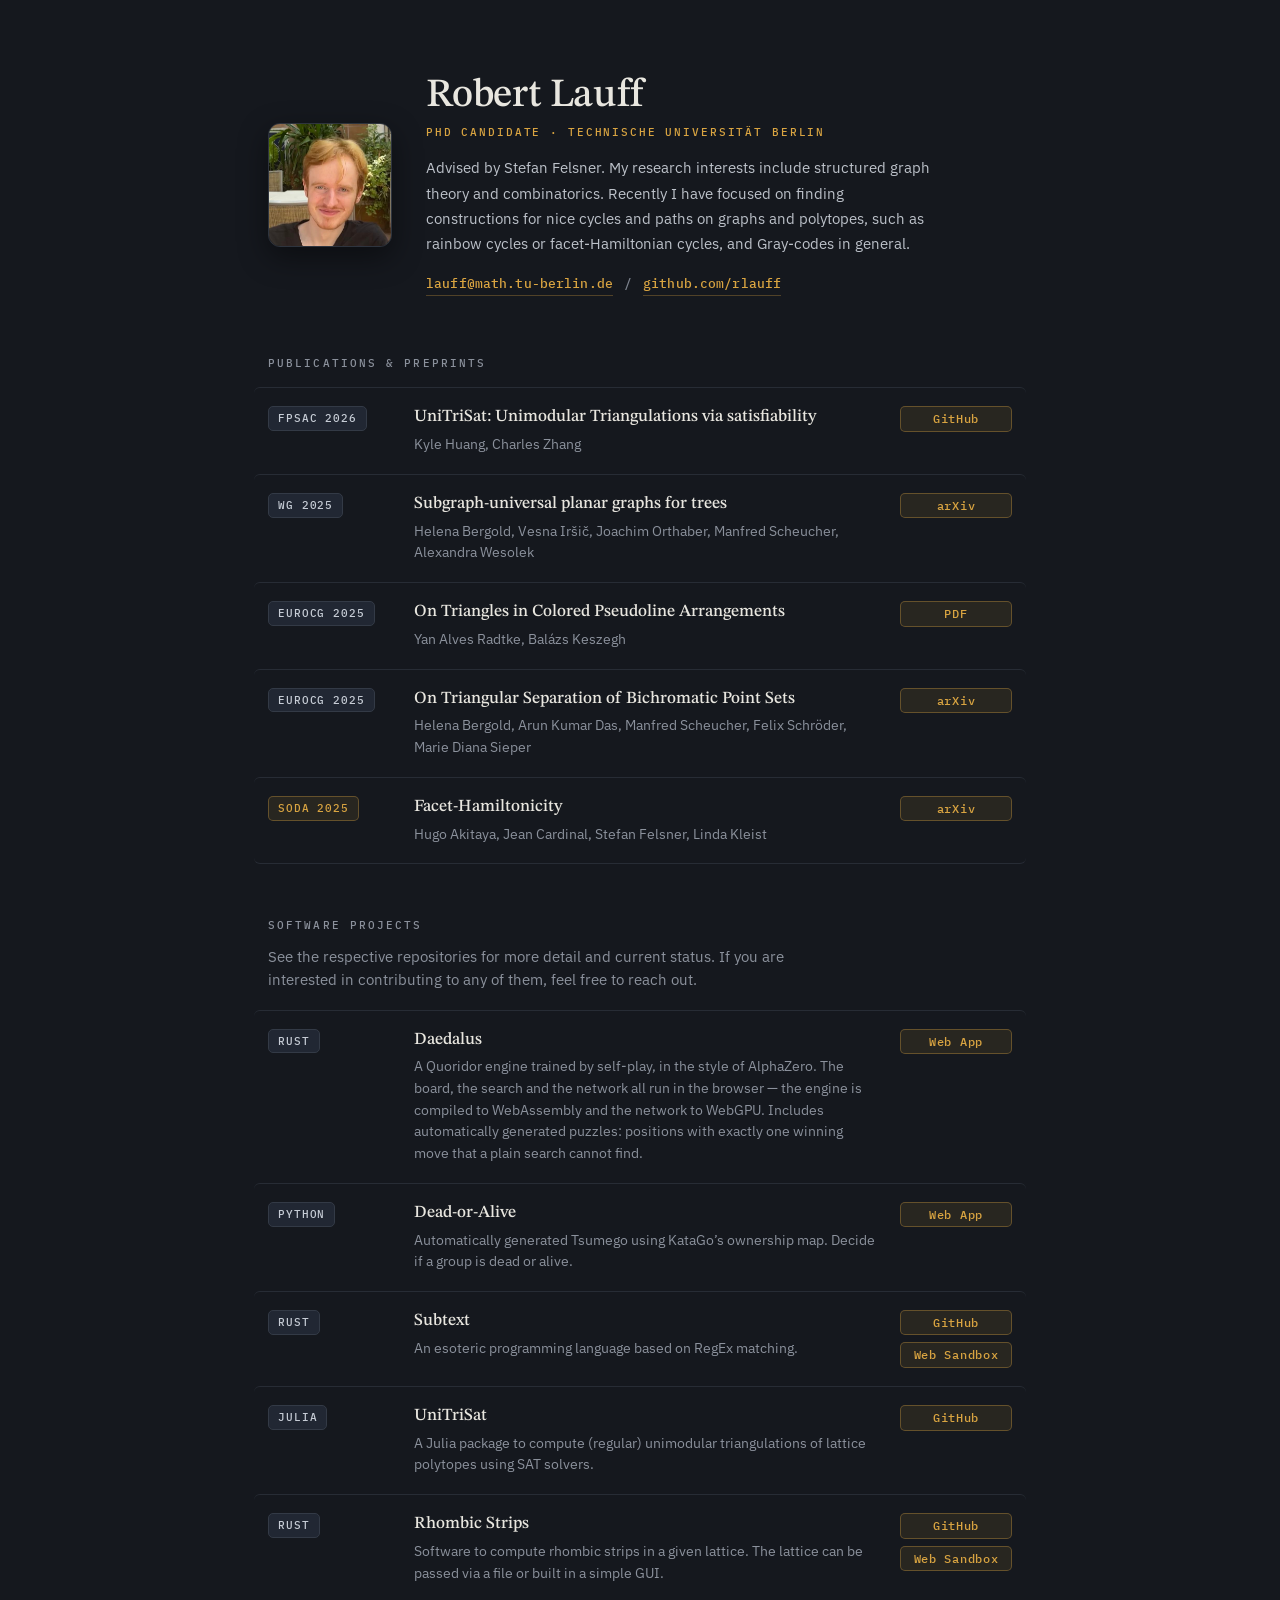
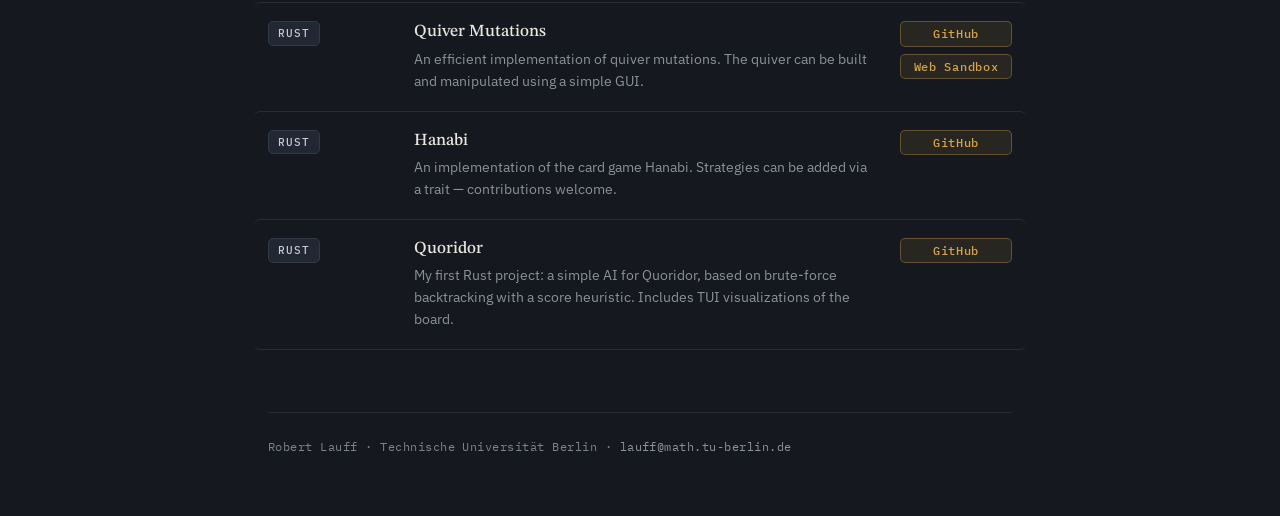
==== commit fccefb48: "add daedalus" ====
--- a/index.html
+++ b/index.html
@@ -100,6 +100,17 @@
     <ol class="entries">
 
       <li class="entry">
+        <span class="tag">Rust</span>
+        <div class="detail">
+          <h3 class="title">Daedalus</h3>
+          <p class="meta">A Quoridor engine trained by self-play, in the style of AlphaZero. The board, the search and the network all run in the browser &mdash; the engine is compiled to WebAssembly and the network to WebGPU. Includes automatically generated puzzles: positions with exactly one winning move that a plain search cannot find.</p>
+        </div>
+        <div class="links">
+          <a class="link" href="daedalus/index.html" target="_blank" rel="noopener">Web App</a>
+        </div>
+      </li>
+
+      <li class="entry">
         <span class="tag">Python</span>
         <div class="detail">
           <h3 class="title">Dead-or-Alive</h3>
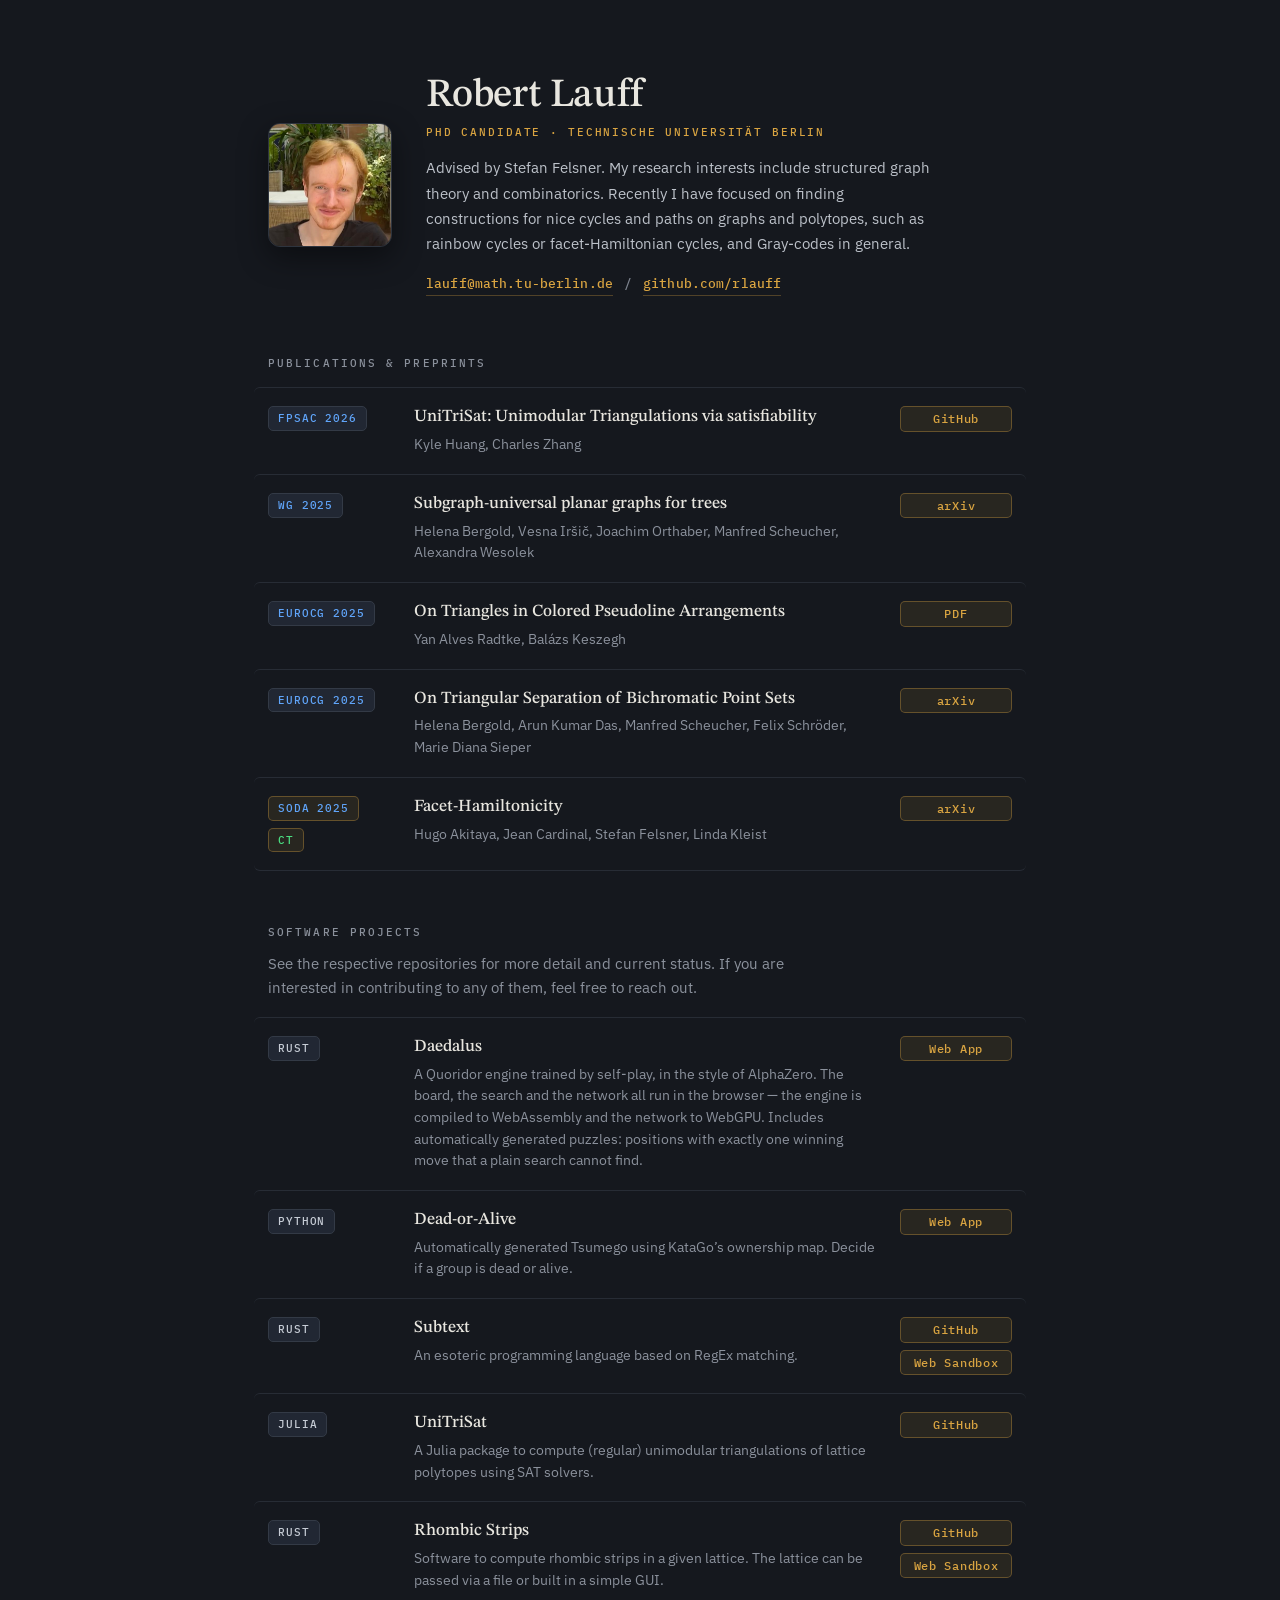
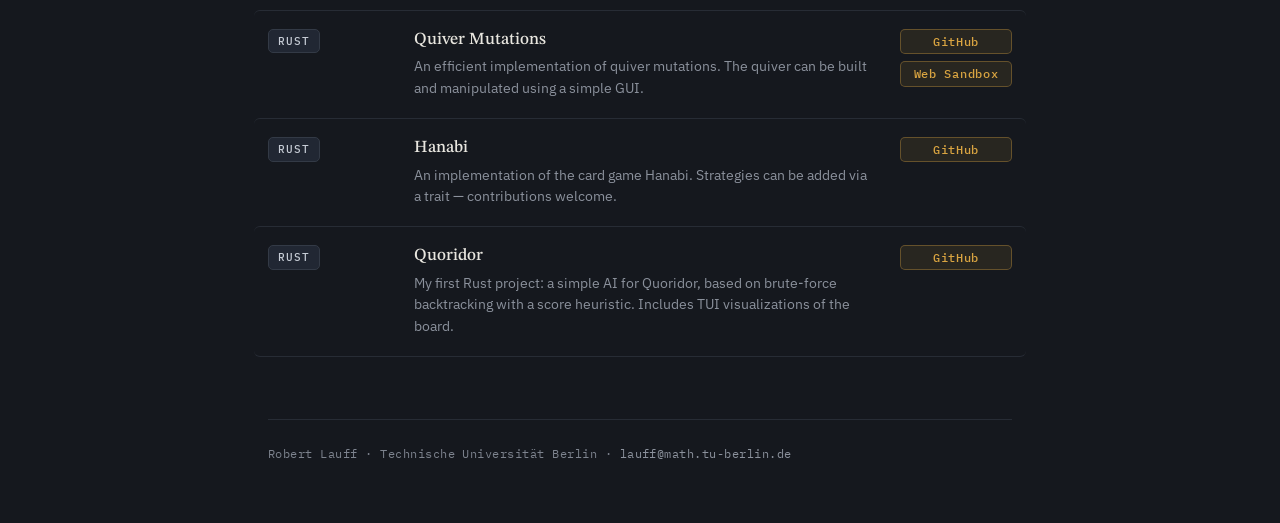
==== commit cb8f1ecb: "added CT tag to Facet-Hamiltonicity as the paper just got accepted there" ====
--- a/index.html
+++ b/index.html
@@ -9,6 +9,19 @@
 <link rel="preconnect" href="https://fonts.gstatic.com" crossorigin>
 <link href="https://fonts.googleapis.com/css2?family=STIX+Two+Text:ital,wght@0,400;0,500;0,600;1,400&family=IBM+Plex+Sans:wght@400;500;600&family=IBM+Plex+Mono:wght@400;500&display=swap" rel="stylesheet">
 <link rel="stylesheet" href="styles.css">
+<style>
+  /* Distinguish conferences and journals by color */
+    .tag.conference { color: #60a5fa; } /* Soft Light Blue */
+    .tag.journal { color: #4ade80; }    /* Soft Mint Green */
+
+  /* Wrapper to keep multiple tags stacked in the same column */
+  .tag-col-wrapper {
+    display: flex;
+    flex-direction: column;
+    gap: 6px;
+    align-items: flex-start;
+  }
+</style>
 </head>
 <body>
 
@@ -36,7 +49,7 @@
     <ol class="entries">
 
       <li class="entry">
-        <span class="tag">FPSAC 2026</span>
+        <span class="tag conference">FPSAC 2026</span>
         <div class="detail">
           <h3 class="title">UniTriSat: Unimodular Triangulations via satisfiability</h3>
           <p class="meta">Kyle Huang, Charles Zhang</p>
@@ -47,7 +60,7 @@
       </li>
 
       <li class="entry">
-        <span class="tag">WG 2025</span>
+        <span class="tag conference">WG 2025</span>
         <div class="detail">
           <h3 class="title">Subgraph-universal planar graphs for trees</h3>
           <p class="meta">Helena Bergold, Vesna Ir&scaron;i&ccaron;, Joachim Orthaber, Manfred Scheucher, Alexandra Wesolek</p>
@@ -58,7 +71,7 @@
       </li>
 
       <li class="entry">
-        <span class="tag">EuroCG 2025</span>
+        <span class="tag conference">EuroCG 2025</span>
         <div class="detail">
           <h3 class="title">On Triangles in Colored Pseudoline Arrangements</h3>
           <p class="meta">Yan Alves Radtke, Bal&aacute;zs Keszegh</p>
@@ -69,7 +82,7 @@
       </li>
 
       <li class="entry">
-        <span class="tag">EuroCG 2025</span>
+        <span class="tag conference">EuroCG 2025</span>
         <div class="detail">
           <h3 class="title">On Triangular Separation of Bichromatic Point Sets</h3>
           <p class="meta">Helena Bergold, Arun Kumar Das, Manfred Scheucher, Felix Schr&ouml;der, Marie Diana Sieper</p>
@@ -80,7 +93,10 @@
       </li>
 
       <li class="entry">
-        <a class="tag tag-link" href="https://epubs.siam.org/doi/10.1137/1.9781611978322.171" target="_blank" rel="noopener">SODA 2025</a>
+        <div class="tag-col-wrapper">
+          <a class="tag tag-link conference" href="https://epubs.siam.org/doi/10.1137/1.9781611978322.171" target="_blank" rel="noopener">SODA 2025</a>
+          <a class="tag tag-link journal" href="" target="_blank" rel="noopener">CT</a>
+        </div>
         <div class="detail">
           <h3 class="title">Facet-Hamiltonicity</h3>
           <p class="meta">Hugo Akitaya, Jean Cardinal, Stefan Felsner, Linda Kleist</p>
@@ -201,4 +217,4 @@
 </footer>
 
 </body>
-</html>
+
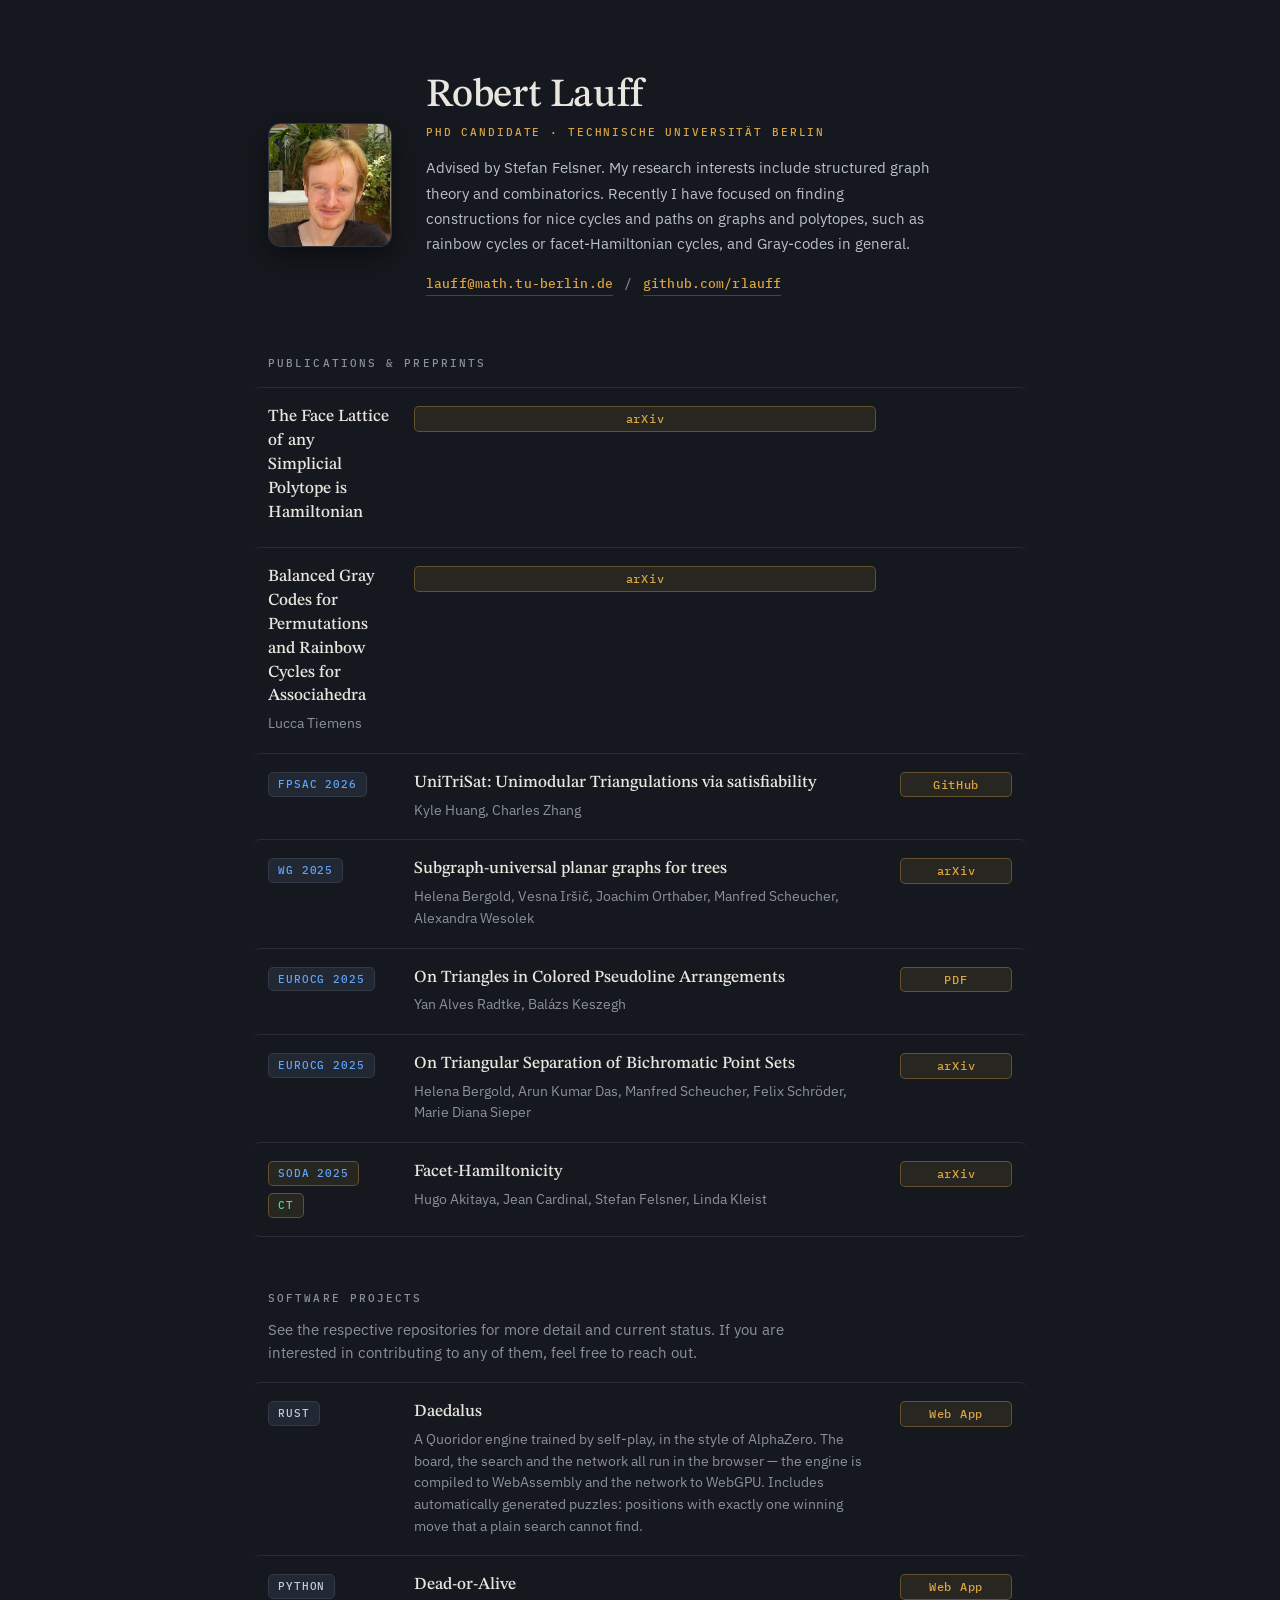
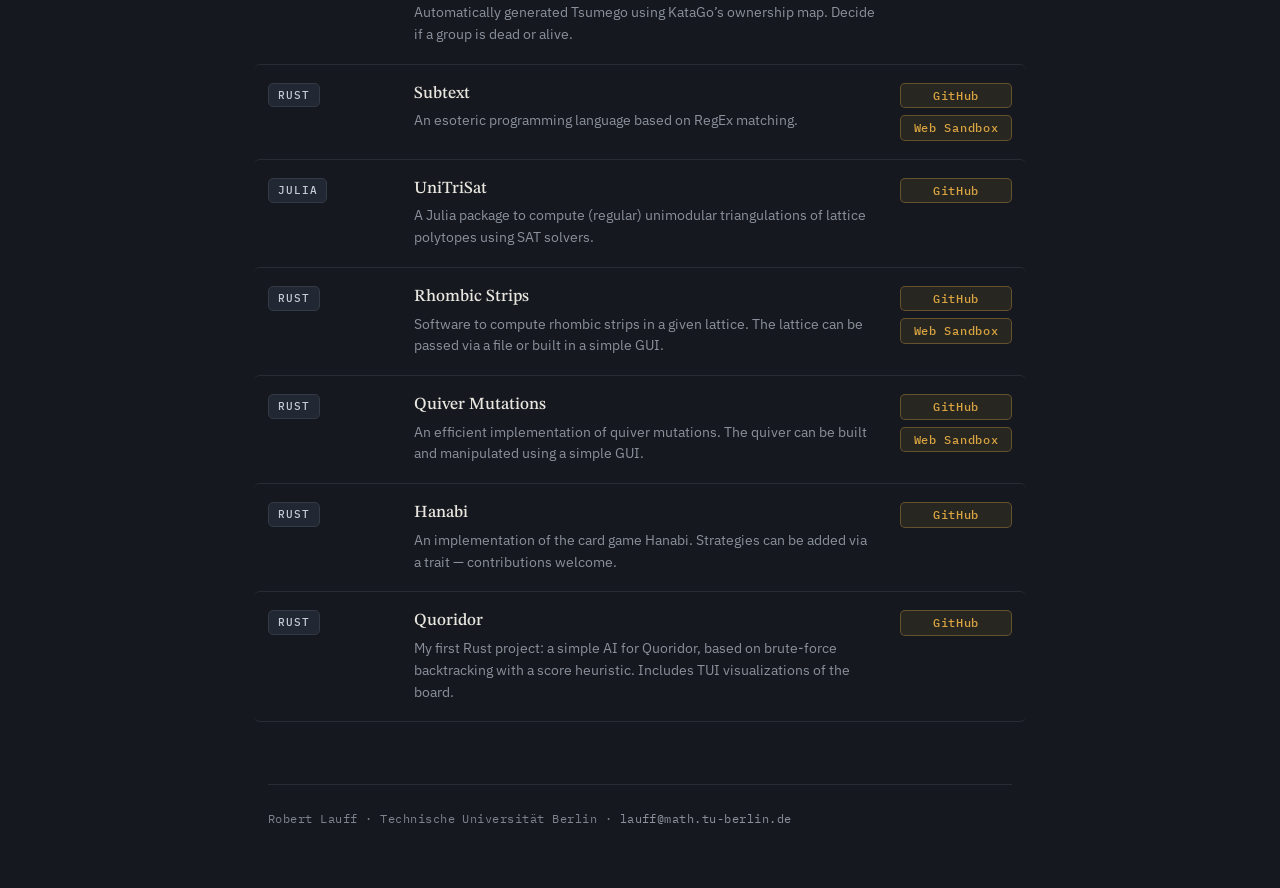
==== commit 67db1f48: "added face lattice hamiltonicity and rainbow cycle papers to publication list" ====
--- a/index.html
+++ b/index.html
@@ -49,6 +49,26 @@
     <ol class="entries">
 
       <li class="entry">
+        <div class="detail">
+          <h3 class="title">The Face Lattice of any Simplicial Polytope is Hamiltonian</h3>
+          <p class="meta"></p>
+        </div>
+        <div class="links">
+          <a class="link" href="https://arxiv.org/abs/2609.19938" target="_blank" rel="noopener">arXiv</a>
+        </div>
+      </li>
+
+      <li class="entry">
+        <div class="detail">
+          <h3 class="title">Balanced Gray Codes for Permutations and Rainbow Cycles for Associahedra</h3>
+          <p class="meta">Lucca Tiemens</p>
+        </div>
+        <div class="links">
+          <a class="link" href="https://arxiv.org/abs/2507.19293" target="_blank" rel="noopener">arXiv</a>
+        </div>
+      </li>
+
+      <li class="entry">
         <span class="tag conference">FPSAC 2026</span>
         <div class="detail">
           <h3 class="title">UniTriSat: Unimodular Triangulations via satisfiability</h3>
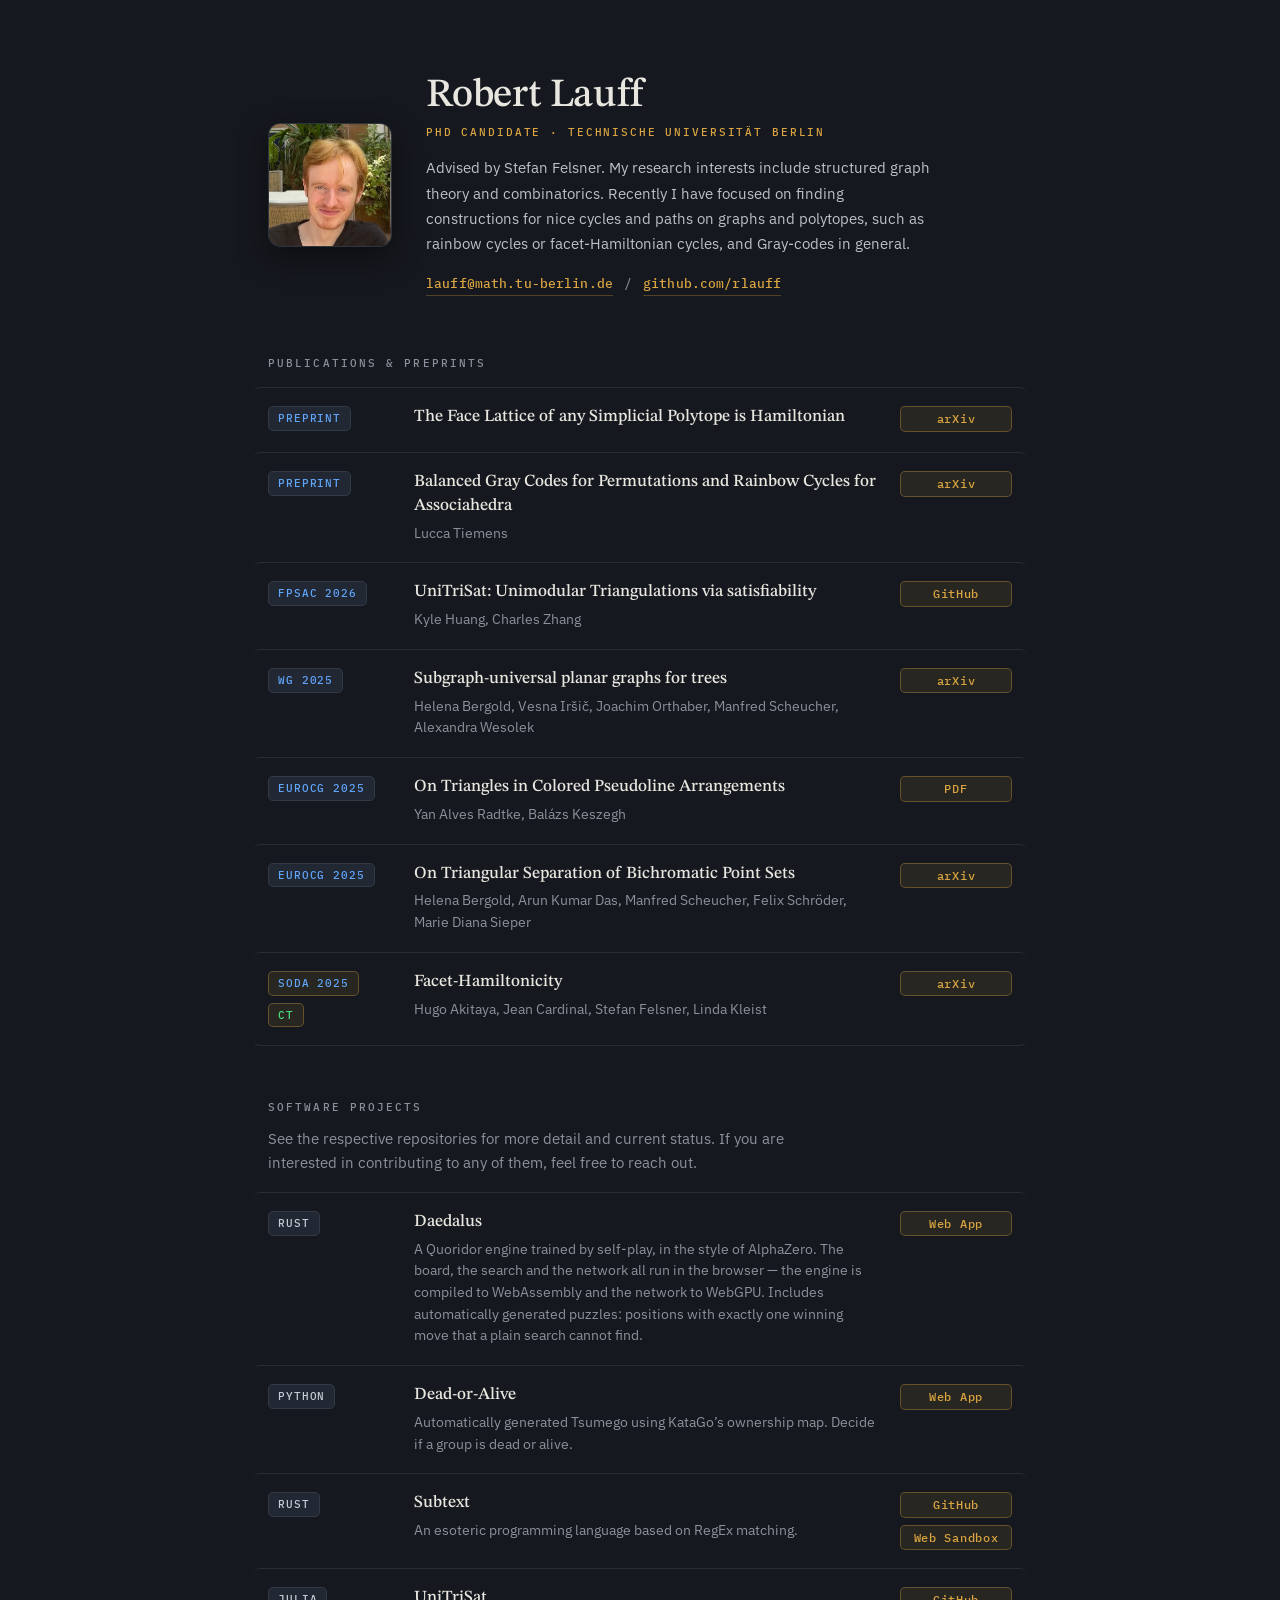
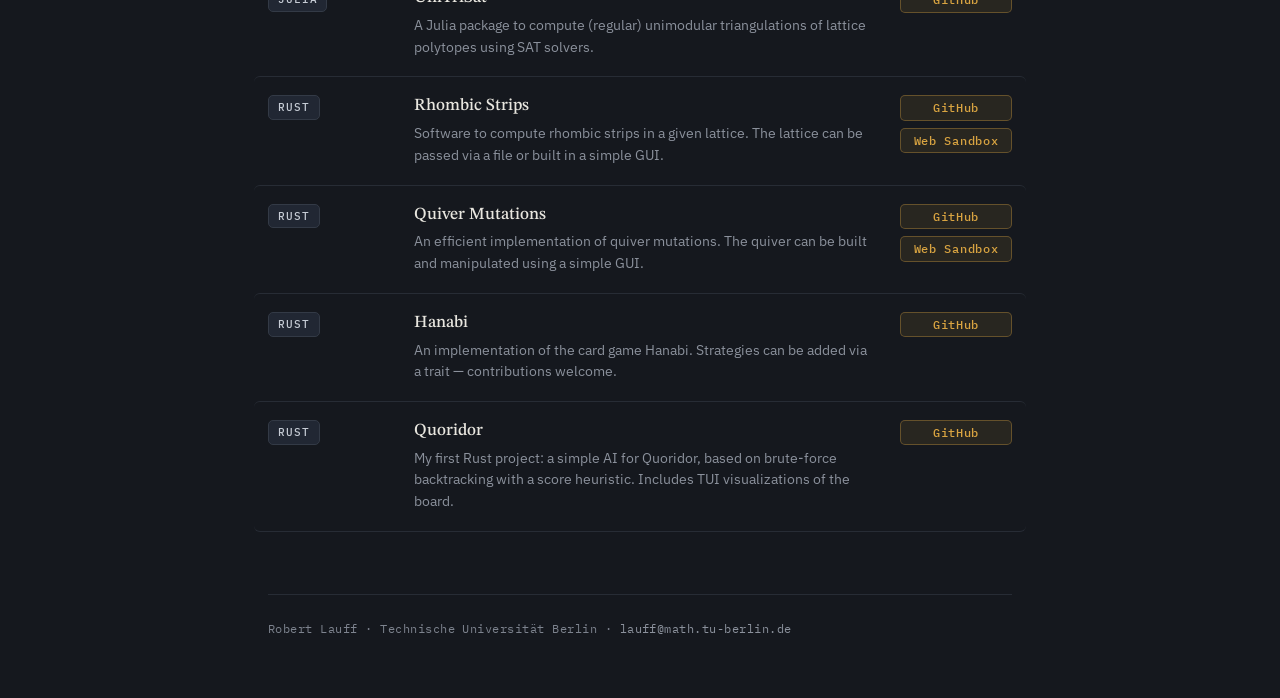
==== commit 464e37b3: "Added Preprint tags to the new entries" ====
--- a/index.html
+++ b/index.html
@@ -49,6 +49,7 @@
     <ol class="entries">
 
       <li class="entry">
+        <span class="tag conference">Preprint</span>
         <div class="detail">
           <h3 class="title">The Face Lattice of any Simplicial Polytope is Hamiltonian</h3>
           <p class="meta"></p>
@@ -59,6 +60,7 @@
       </li>
 
       <li class="entry">
+        <span class="tag conference">Preprint</span>
         <div class="detail">
           <h3 class="title">Balanced Gray Codes for Permutations and Rainbow Cycles for Associahedra</h3>
           <p class="meta">Lucca Tiemens</p>
